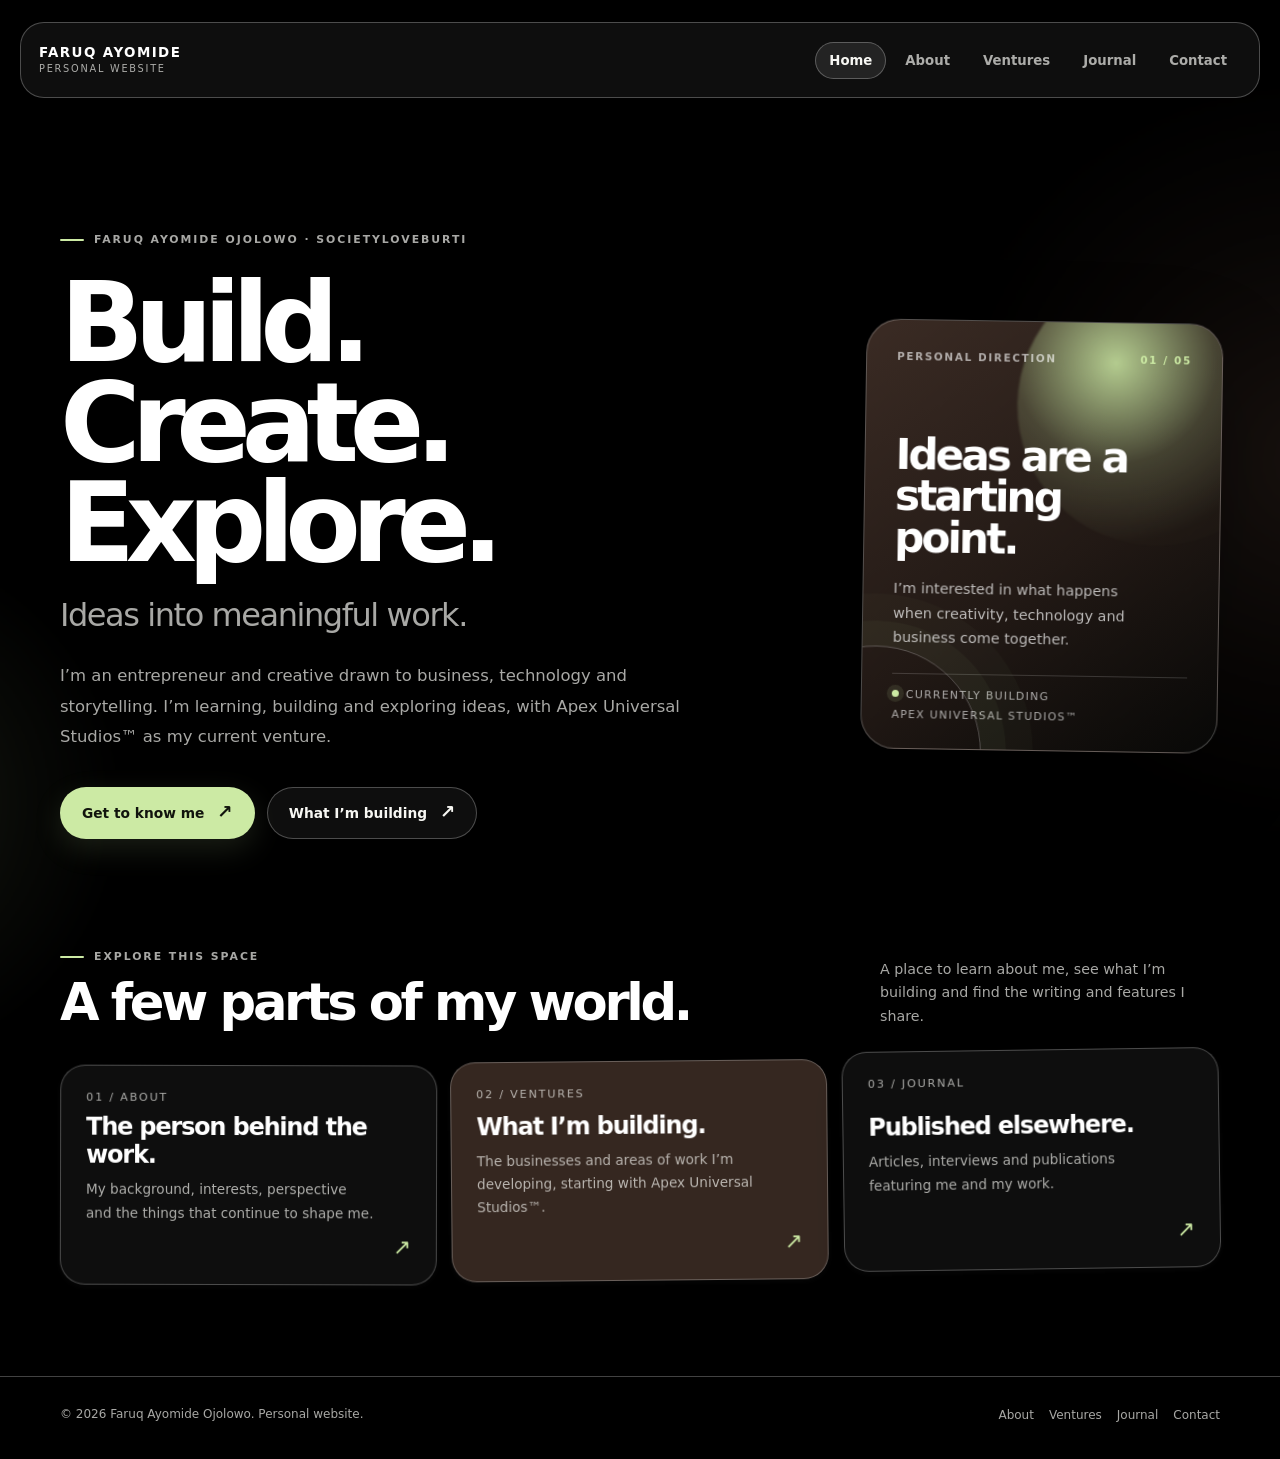
==== index.html @ 15068d4a "Add files via upload" ====
<!DOCTYPE html>
<html lang="en">
<head>
  <meta charset="UTF-8">
  <meta name="viewport" content="width=device-width, initial-scale=1.0">
  <meta name="theme-color" content="#000000">
  <meta name="description" content="The personal website of Faruq Ayomide Ojolowo, entrepreneur, founder and creative.">
  <title>Faruq Ayomide Ojolowo | Build. Create. Explore.</title>
  <style>
    :root {
      --site-primary: #CCEAA4;
      --site-secondary: #413028;
      --site-background: #000000;
      --site-on-primary: #11140D;
      --site-on-secondary: #FFFFFF;
      --site-on-background: #FFFFFF;
      --site-font-body: ui-sans-serif, system-ui, -apple-system, BlinkMacSystemFont, "Segoe UI", sans-serif;
      --site-font-heading: ui-sans-serif, system-ui, -apple-system, BlinkMacSystemFont, "Segoe UI", sans-serif;
      --site-heading-scale: 1;
      --site-spacing-scale: 1;
      --site-radius-scale: 1;
      --site-decoration-opacity: 1;

      --ink: light-dark(#11110F, #F7F7F3);
      --muted: light-dark(rgba(17, 17, 15, 0.64), rgba(247, 247, 243, 0.68));
      --soft: light-dark(rgba(17, 17, 15, 0.42), rgba(247, 247, 243, 0.46));
      --line: rgba(255, 255, 255, 0.26);
      --glass: light-dark(rgba(255, 255, 255, 0.78), rgba(255, 255, 255, 0.055));
      --glass-strong: light-dark(rgba(247, 246, 241, 0.94), rgba(255, 255, 255, 0.085));
      --brown-glass: light-dark(color-mix(in srgb, var(--site-secondary) 9%, #FFFFFF), color-mix(in srgb, var(--site-secondary) 82%, transparent));
      --shadow: light-dark(0 22px 70px rgba(30, 22, 17, 0.08), 0 22px 70px rgba(0, 0, 0, 0.26));
      --page-width: 1160px;
    }

    * {
      box-sizing: border-box;
    }

    html {
      scroll-behavior: smooth;
    }

    body {
      margin: 0;
      font-family: var(--site-font-body);
      background: var(--site-background);
    }

    button,
    a {
      font: inherit;
    }

    a {
      color: inherit;
    }

    #site-root {
      min-height: 100vh;
      width: 100%;
      position: relative;
      isolation: isolate;
      overflow: hidden;
      border-radius: 0;
      color-scheme: light dark;
      background-color: light-dark(#FFFFFF, var(--site-background));
      color: light-dark(#171614, var(--site-on-background));
    }

    #site-root::before,
    #site-root::after {
      content: "";
      position: absolute;
      pointer-events: none;
      z-index: -1;
      opacity: var(--site-decoration-opacity);
      border-radius: 50%;
      filter: blur(2px);
    }

    #site-root::before {
      width: min(68vw, 760px);
      height: min(68vw, 760px);
      top: 5rem;
      right: -26rem;
      background: radial-gradient(circle, color-mix(in srgb, var(--site-secondary) 36%, transparent) 0%, color-mix(in srgb, var(--site-secondary) 12%, transparent) 42%, transparent 72%);
    }

    #site-root::after {
      width: min(46vw, 520px);
      height: min(46vw, 520px);
      top: 34rem;
      left: -25rem;
      background: radial-gradient(circle, rgba(204, 234, 164, 0.12) 0%, rgba(204, 234, 164, 0.035) 46%, transparent 72%);
    }

    .site-content {
      position: relative;
      z-index: 1;
    }

    .skip-link {
      position: absolute;
      top: 0.5rem;
      left: 0.5rem;
      z-index: 30;
      padding: 0.75rem 1rem;
      border-radius: 12px;
      background: var(--site-primary);
      color: var(--site-on-primary);
      transform: translateY(-160%);
    }

    .skip-link:focus {
      transform: translateY(0);
    }

    .shell {
      width: min(calc(100% - 48px), var(--page-width));
      margin-inline: auto;
    }

    .site-header {
      width: min(calc(100% - 32px), 1240px);
      margin: 22px auto 0;
      position: relative;
      z-index: 30;
    }

    .menu-backdrop {
      position: fixed;
      inset: 0;
      z-index: 18;
      background: rgba(0, 0, 0, 0.58);
      -webkit-backdrop-filter: blur(18px) saturate(75%);
      backdrop-filter: blur(18px) saturate(75%);
      opacity: 0;
      visibility: hidden;
      pointer-events: none;
      transition: opacity 420ms ease, visibility 420ms ease;
    }

    body.menu-open {
      overflow: hidden;
    }

    body.menu-open .menu-backdrop {
      opacity: 1;
      visibility: visible;
      pointer-events: auto;
    }

    body.menu-open .site-header .brand-link {
      opacity: 0.12;
      filter: blur(8px);
      pointer-events: none;
      transition: opacity 380ms ease, filter 380ms ease;
    }

    body.menu-open .nav-shell {
      border-color: transparent;
      background: transparent;
      box-shadow: none;
      -webkit-backdrop-filter: none;
      backdrop-filter: none;
    }

    .nav-shell {
      min-height: 76px;
      display: flex;
      align-items: center;
      justify-content: space-between;
      gap: 24px;
      padding: calc(12px * var(--site-spacing-scale)) calc(18px * var(--site-spacing-scale));
      border: 1px solid var(--line);
      border-radius: calc(24px * var(--site-radius-scale));
      background: var(--glass);
      backdrop-filter: blur(24px) saturate(135%);
      -webkit-backdrop-filter: blur(24px) saturate(135%);
      box-shadow: var(--shadow);
    }

    .brand-link {
      text-decoration: none;
      display: grid;
      gap: 4px;
      min-width: max-content;
    }

    .brand-name {
      font-family: var(--site-font-heading);
      font-size: 0.84rem;
      line-height: 1;
      font-weight: 800;
      letter-spacing: 0.105em;
      text-transform: uppercase;
    }

    .brand-subtitle {
      font-size: 0.61rem;
      color: var(--muted);
      letter-spacing: 0.18em;
      text-transform: uppercase;
    }

    .desktop-nav {
      display: flex;
      align-items: center;
      gap: 5px;
    }

    .nav-link {
      text-decoration: none;
      padding: 11px 14px;
      border-radius: 999px;
      color: var(--muted);
      font-size: 0.83rem;
      font-weight: 600;
      transition: background 180ms ease, color 180ms ease, transform 180ms ease;
    }

    .nav-link:hover,
    .nav-link[aria-current="page"] {
      color: var(--ink);
      background: var(--glass-strong);
    }

    .nav-link[aria-current="page"] {
      box-shadow: inset 0 0 0 1px var(--line);
    }

    .mobile-menu-button {
      display: none;
      width: 48px;
      height: 48px;
      flex: none;
      position: relative;
      z-index: 34;
      border: 1px solid rgba(255, 255, 255, 0.48);
      border-radius: 50%;
      color: var(--ink);
      background: var(--glass-strong);
      cursor: pointer;
      transition: transform 420ms cubic-bezier(.2,.75,.25,1), background 420ms ease, border-color 420ms ease;
    }

    .mobile-menu-button:hover {
      transform: rotate(5deg) scale(1.04);
      border-color: #FFFFFF;
    }

    .mobile-menu-button:active {
      transform: scale(0.92);
    }

    .mobile-menu-button {
      overflow: hidden;
      padding: 0;
      background: #FFFFFF;
      border: 1px solid rgba(255, 255, 255, 0.92);
    }

    .menu-avatar {
      display: block;
      width: 100%;
      height: 100%;
      border-radius: 50%;
      object-fit: cover;
      object-position: 46% 38%;
      background: #FFFFFF;
      border-radius: 50%;
      filter: grayscale(100%);
      transition: transform 700ms cubic-bezier(.2,.75,.25,1), filter 700ms ease;
    }

    .mobile-menu-button:hover .menu-avatar {
      transform: scale(1.1);
    }

    body.menu-open .mobile-menu-button {
      border-color: #FFFFFF;
      box-shadow: 0 0 0 4px rgba(255,255,255,0.10);
    }

    .mobile-nav {
      display: none;
      position: fixed;
      z-index: 32;
      top: 50%;
      left: 50%;
      width: min(84vw, 420px);
      padding: 18px;
      border: 1px solid rgba(255, 255, 255, 0.5);
      border-radius: calc(26px * var(--site-radius-scale));
      background: rgba(17, 17, 17, 0.96);
      -webkit-backdrop-filter: blur(30px) saturate(120%);
      backdrop-filter: blur(30px) saturate(120%);
      box-shadow: 0 28px 90px rgba(0, 0, 0, 0.5);
      transform: translate(-50%, -46%) scale(0.96);
      opacity: 0;
      transition: opacity 420ms ease, transform 520ms cubic-bezier(.2,.8,.2,1);
    }

    .mobile-nav.is-open {
      display: grid;
      opacity: 1;
      transform: translate(-50%, -50%) scale(1);
    }

    .mobile-nav .nav-link {
      padding: 16px 18px;
      color: rgba(255, 255, 255, 0.72);
      font-size: clamp(1.15rem, 5vw, 1.45rem);
      border-radius: 16px;
      transition: color 180ms ease, background 180ms ease, transform 180ms ease;
    }

    .mobile-nav .nav-link:hover,
    .mobile-nav .nav-link[aria-current="page"] {
      color: #FFFFFF;
      background: rgba(255, 255, 255, 0.1);
      transform: translateX(4px);
    }

    .mobile-nav .nav-link[aria-current="page"] {
      box-shadow: inset 3px 0 0 var(--site-primary);
    }

    main {
      min-height: 65vh;
    }

    .page {
      display: none;
      animation: page-enter 1250ms cubic-bezier(.2,.75,.25,1) both;
    }

    .page.is-active {
      display: block;
    }

    .reveal {
      opacity: 0;
      transform: translateY(24px) scale(0.985);
      transition: opacity 1450ms ease, transform 1450ms cubic-bezier(.2,.75,.25,1);
      will-change: opacity, transform;
    }

    .reveal.is-visible {
      opacity: 1;
      transform: translateY(0) scale(1);
    }

    .feature-card:active,
    .social-link:active,
    .button:active {
      transform: scale(0.975);
    }

    .feature-card,
    .small-card,
    .venture-feature,
    .venture-aside,
    .text-panel,
    .journal-placeholder,
    .contact-card,
    .hero-panel,
    .stage-note {
      border-color: rgba(255, 255, 255, 0.26);
    }



    /* Buoyant, scroll-responsive card motion across every page */
    .feature-card,
    .small-card,
    .venture-feature,
    .venture-aside,
    .text-panel,
    .journal-placeholder,
    .contact-card,
    .hero-panel,
    .stage-note,
    .social-link {
      --scroll-float: 0px;
      --scroll-tilt: 0deg;
      translate: 0 var(--scroll-float);
      rotate: var(--scroll-tilt);
      transform-origin: 50% 55%;
      will-change: translate, rotate, box-shadow;
      transition: translate 560ms cubic-bezier(.22,.8,.25,1),
                  rotate 700ms cubic-bezier(.22,.8,.25,1),
                  box-shadow 560ms cubic-bezier(.22,.8,.25,1),
                  border-color 560ms ease,
                  background-color 560ms ease;
    }

    .feature-card,
    .small-card,
    .venture-feature,
    .venture-aside,
    .text-panel,
    .journal-placeholder,
    .contact-card,
    .hero-panel,
    .stage-note,
    .social-link {
      box-shadow: 0 16px 42px rgba(0, 0, 0, 0.16),
                  0 2px 8px rgba(255, 255, 255, 0.035);
    }

    .feature-card:hover,
    .small-card:hover,
    .venture-feature:hover,
    .venture-aside:hover,
    .text-panel:hover,
    .journal-placeholder:hover,
    .contact-card:hover,
    .hero-panel:hover,
    .stage-note:hover,
    .social-link:hover {
      box-shadow: 0 28px 72px rgba(0, 0, 0, 0.28),
                  0 5px 18px rgba(255, 255, 255, 0.055);
    }

    @media (prefers-reduced-motion: reduce) {
      .feature-card,
      .small-card,
      .venture-feature,
      .venture-aside,
      .text-panel,
      .journal-placeholder,
      .contact-card,
      .hero-panel,
      .stage-note,
      .social-link {
        translate: none !important;
        rotate: none !important;
        will-change: auto;
      }
    }

    @keyframes page-enter {
      from { opacity: 0; transform: translateY(9px); }
      to { opacity: 1; transform: translateY(0); }
    }

    .eyebrow {
      display: inline-flex;
      align-items: center;
      gap: 10px;
      color: var(--muted);
      font-size: 0.68rem;
      font-weight: 750;
      letter-spacing: 0.18em;
      line-height: 1.4;
      text-transform: uppercase;
    }

    .eyebrow::before {
      content: "";
      display: block;
      width: 24px;
      height: 2px;
      border-radius: 999px;
      background: var(--site-primary);
    }

    .hero {
      padding: clamp(78px, 10vw, 142px) 0 calc(78px * var(--site-spacing-scale));
      display: grid;
      grid-template-columns: minmax(0, 1.4fr) minmax(270px, 0.7fr);
      gap: clamp(36px, 7vw, 92px);
      align-items: center;
    }

    .hero h1 {
      max-width: 850px;
      margin: 25px 0 0;
      font-family: var(--site-font-heading);
      font-size: calc(clamp(3.7rem, 8.6vw, 7.9rem) * var(--site-heading-scale));
      line-height: 0.91;
      letter-spacing: -0.085em;
      font-weight: 850;
    }

    .hero h1 span {
      display: block;
    }

    .hero-subtitle {
      margin: 23px 0 0;
      font-size: clamp(1.25rem, 2.5vw, 2rem);
      font-weight: 540;
      letter-spacing: -0.045em;
      color: var(--muted);
    }

    .hero-copy {
      max-width: 640px;
      margin: 27px 0 0;
      color: var(--muted);
      font-size: 1.03rem;
      line-height: 1.85;
    }

    .hero-actions {
      display: flex;
      flex-wrap: wrap;
      gap: 12px;
      margin-top: 34px;
    }

    .button {
      min-height: 52px;
      display: inline-flex;
      align-items: center;
      justify-content: center;
      gap: 13px;
      padding: 0 21px;
      border: 1px solid transparent;
      border-radius: 999px;
      text-decoration: none;
      font-size: 0.86rem;
      font-weight: 750;
      cursor: pointer;
      transition: transform 320ms cubic-bezier(.2,.75,.25,1), box-shadow 320ms ease, background 320ms ease;
    }

    .button:hover {
      transform: translateY(-2px);
    }

    .button-primary {
      color: var(--site-on-primary);
      background: var(--site-primary);
      box-shadow: 0 10px 30px rgba(204, 234, 164, 0.13);
    }

    .button-primary:hover {
      box-shadow: 0 14px 38px rgba(204, 234, 164, 0.22);
    }

    .button-secondary {
      color: var(--ink);
      background: var(--glass);
      border-color: var(--line);
    }

    .button-arrow {
      font-size: 1.15rem;
      line-height: 1;
    }

    .hero-panel {
      min-height: 430px;
      position: relative;
      overflow: hidden;
      padding: 30px;
      border: 1px solid rgba(255, 255, 255, 0.26);
      border-radius: calc(34px * var(--site-radius-scale));
      background:
        linear-gradient(145deg, color-mix(in srgb, var(--site-secondary) 90%, #000000), color-mix(in srgb, var(--site-secondary) 52%, #000000) 56%, #080807);
      color: var(--site-on-secondary);
      box-shadow: 0 30px 90px rgba(0, 0, 0, 0.22);
      isolation: isolate;
    }

    .hero-panel::before {
      content: "";
      position: absolute;
      width: 280px;
      height: 280px;
      right: -76px;
      top: -58px;
      border-radius: 50%;
      background: radial-gradient(circle at 35% 35%, rgba(204, 234, 164, 0.85), rgba(204, 234, 164, 0.19) 39%, rgba(204, 234, 164, 0.015) 69%);
      filter: blur(1px);
      opacity: var(--site-decoration-opacity);
      z-index: -1;
    }

    .hero-panel::after {
      content: "";
      position: absolute;
      width: 210px;
      height: 210px;
      left: -92px;
      bottom: -110px;
      border: 1px solid rgba(255, 255, 255, 0.26);
      border-radius: 50%;
      box-shadow: 0 0 0 25px rgba(204, 234, 164, 0.035), 0 0 0 52px rgba(204, 234, 164, 0.025);
      opacity: var(--site-decoration-opacity);
    }

    .panel-topline {
      display: flex;
      justify-content: space-between;
      gap: 12px;
      color: rgba(255, 255, 255, 0.62);
      font-size: 0.65rem;
      font-weight: 750;
      letter-spacing: 0.16em;
      text-transform: uppercase;
    }

    .panel-index {
      color: var(--site-primary);
    }

    .panel-content {
      position: relative;
      z-index: 1;
      margin-top: 72px;
    }

    .panel-title {
      max-width: 260px;
      margin: 0;
      font-size: clamp(2rem, 3.3vw, 3.2rem);
      line-height: 0.98;
      letter-spacing: -0.07em;
      font-weight: 800;
    }

    .panel-description {
      max-width: 245px;
      margin: 18px 0 0;
      color: rgba(255, 255, 255, 0.7);
      font-size: 0.9rem;
      line-height: 1.7;
    }

    .panel-bottom {
      position: absolute;
      left: 30px;
      right: 30px;
      bottom: 27px;
      display: flex;
      align-items: flex-start;
      flex-direction: column;
      gap: 7px;
      padding-top: 14px;
      border-top: 1px solid rgba(255, 255, 255, 0.16);
      color: rgba(255, 255, 255, 0.65);
      font-size: 0.68rem;
      letter-spacing: 0.12em;
      text-transform: uppercase;
    }

    .status-dot {
      display: inline-block;
      width: 7px;
      height: 7px;
      margin-right: 7px;
      border-radius: 50%;
      background: var(--site-primary);
      box-shadow: 0 0 0 5px rgba(204, 234, 164, 0.1);
      vertical-align: 1px;
    }

    .home-links {
      padding: calc(26px * var(--site-spacing-scale)) 0 calc(104px * var(--site-spacing-scale));
    }

    .section-heading {
      display: flex;
      align-items: end;
      justify-content: space-between;
      gap: 24px;
      margin-bottom: 24px;
    }

    .section-heading h2 {
      margin: 13px 0 0;
      font-size: calc(clamp(1.9rem, 4vw, 3.25rem) * var(--site-heading-scale));
      line-height: 1;
      letter-spacing: -0.065em;
      font-weight: 800;
    }

    .section-heading p {
      max-width: 340px;
      margin: 0;
      color: var(--muted);
      font-size: 0.89rem;
      line-height: 1.65;
    }

    .feature-grid {
      display: grid;
      grid-template-columns: repeat(3, minmax(0, 1fr));
      gap: 14px;
    }

    .feature-card {
      min-height: 220px;
      display: flex;
      flex-direction: column;
      justify-content: space-between;
      padding: 25px;
      text-decoration: none;
      border: 1px solid var(--line);
      border-radius: calc(25px * var(--site-radius-scale));
      background: var(--glass);
      backdrop-filter: blur(18px);
      -webkit-backdrop-filter: blur(18px);
      transition: transform 360ms cubic-bezier(.2,.75,.25,1), border-color 360ms ease, background 360ms ease;
    }

    .feature-card:hover {
      transform: translateY(-4px);
      border-color: rgba(255, 255, 255, 0.72);
      background: var(--glass-strong);
    }

    .small-card,
    .venture-aside,
    .text-panel,
    .journal-placeholder,
    .contact-card,
    .stage-note {
      transition: transform 620ms cubic-bezier(.2,.75,.25,1),
                  border-color 620ms ease,
                  background-color 620ms ease,
                  box-shadow 620ms ease;
      transform: translateZ(0);
    }

    .small-card:hover,
    .venture-aside:hover,
    .text-panel:hover,
    .journal-placeholder:hover,
    .contact-card:hover,
    .stage-note:hover {
      transform: translateY(-5px);
      border-color: rgba(255,255,255,0.82);
      box-shadow: 0 24px 65px rgba(0,0,0,0.22);
    }

    .feature-card:active,
    .small-card:active,
    .venture-feature:active,
    .venture-aside:active,
    .text-panel:active,
    .journal-placeholder:active,
    .contact-card:active,
    .stage-note:active {
      transform: scale(0.985);
      transition-duration: 180ms;
    }

    @media (hover: none) {
      .small-card:active,
      .venture-aside:active,
      .text-panel:active,
      .journal-placeholder:active,
      .contact-card:active,
      .stage-note:active {
        border-color: rgba(255,255,255,0.9);
        box-shadow: 0 16px 40px rgba(0,0,0,0.24);
      }
    }

    .feature-card:nth-child(2) {
      background: var(--brown-glass);
    }

    .feature-number {
      color: var(--muted);
      font-size: 0.7rem;
      letter-spacing: 0.16em;
    }

    .feature-card h3 {
      margin: 0 0 9px;
      font-size: 1.5rem;
      letter-spacing: -0.05em;
    }

    .feature-card p {
      max-width: 290px;
      margin: 0;
      color: var(--muted);
      font-size: 0.85rem;
      line-height: 1.7;
    }

    .feature-arrow {
      align-self: flex-end;
      color: var(--site-primary);
      font-size: 1.35rem;
    }

    .page-hero {
      padding: clamp(76px, 10vw, 126px) 0 54px;
    }

    .page-hero h1 {
      max-width: 900px;
      margin: 22px 0 0;
      font-family: var(--site-font-heading);
      font-size: calc(clamp(3rem, 7vw, 6.3rem) * var(--site-heading-scale));
      line-height: 0.94;
      letter-spacing: -0.08em;
      font-weight: 850;
    }

    .about-hero-layout {
      display: grid;
      grid-template-columns: minmax(0, 1.15fr) minmax(260px, 0.75fr);
      gap: clamp(28px, 5vw, 64px);
      align-items: center;
    }

    .about-hero-layout .page-hero {
      padding-right: 0;
    }

    .about-portrait {
      margin: 0;
      position: relative;
      overflow: hidden;
      min-height: 390px;
      aspect-ratio: 4 / 5;
      border: 1px solid rgba(255, 255, 255, 0.72);
      border-radius: 30px;
      background: #171717;
      box-shadow: 0 28px 80px rgba(0, 0, 0, 0.28);
    }

    .about-portrait::after {
      content: "";
      position: absolute;
      inset: 0;
      pointer-events: none;
      background: linear-gradient(180deg, transparent 65%, rgba(0, 0, 0, 0.22));
    }

    .about-portrait img {
      display: block;
      width: 100%;
      height: 100%;
      min-height: 390px;
      position: absolute;
      inset: 0;
      object-fit: cover;
      object-position: 48% 42%;
      filter: grayscale(100%);
      transform: scale(1.015);
    }

    .page-intro {
      max-width: 720px;
      margin: 22px 0 0;
      color: var(--muted);
      font-size: clamp(1rem, 1.45vw, 1.18rem);
      line-height: 1.8;
    }

    .content-section {
      padding: 0 0 calc(104px * var(--site-spacing-scale));
    }

    .text-panel {
      padding: clamp(25px, 4vw, 48px);
      border: 1px solid var(--line);
      border-radius: calc(30px * var(--site-radius-scale));
      background: var(--glass);
      backdrop-filter: blur(20px);
      -webkit-backdrop-filter: blur(20px);
      box-shadow: var(--shadow);
    }

    .text-panel p {
      max-width: 880px;
      margin: 0 0 20px;
      color: var(--muted);
      font-size: 1rem;
      line-height: 1.9;
    }

    .text-panel p:last-child {
      margin-bottom: 0;
    }

    .content-label {
      display: block;
      margin-bottom: 13px;
      color: var(--muted);
      font-size: 0.68rem;
      font-weight: 750;
      letter-spacing: 0.17em;
      text-transform: uppercase;
    }

    .subheading {
      margin: 0 0 20px;
      font-size: calc(clamp(1.85rem, 3.5vw, 2.75rem) * var(--site-heading-scale));
      line-height: 1.04;
      letter-spacing: -0.065em;
    }

    .values-grid,
    .division-grid {
      display: grid;
      grid-template-columns: repeat(3, minmax(0, 1fr));
      gap: 14px;
      margin-top: 16px;
    }

    .small-card {
      padding: 24px;
      border: 1px solid var(--line);
      border-radius: calc(22px * var(--site-radius-scale));
      background: var(--glass);
    }

    .small-card:nth-child(2n) {
      background: var(--brown-glass);
    }

    .small-card h3 {
      margin: 0 0 10px;
      font-size: 1.12rem;
      letter-spacing: -0.04em;
    }

    .small-card p {
      margin: 0;
      color: var(--muted);
      font-size: 0.87rem;
      line-height: 1.75;
    }

    .venture-lead {
      display: grid;
      grid-template-columns: minmax(0, 1.2fr) minmax(240px, 0.8fr);
      gap: 22px;
      align-items: stretch;
    }

    .venture-feature {
      min-height: 280px;
      padding: clamp(27px, 4vw, 44px);
      border-radius: calc(30px * var(--site-radius-scale));
      color: var(--site-on-secondary);
      background: linear-gradient(145deg, color-mix(in srgb, var(--site-secondary) 96%, #000000), color-mix(in srgb, var(--site-secondary) 60%, #000000));
      border: 1px solid rgba(255, 255, 255, 0.26);
      display: flex;
      flex-direction: column;
      justify-content: space-between;
    }

    .venture-feature {
      text-decoration: none;
      cursor: pointer;
      transition: transform 420ms cubic-bezier(.2,.75,.25,1), border-color 420ms ease, box-shadow 420ms ease;
    }

    .venture-feature:hover {
      transform: translateY(-5px);
      border-color: rgba(255, 255, 255, 0.88);
      box-shadow: 0 34px 100px rgba(0, 0, 0, 0.3);
    }

    .venture-feature:active {
      transform: scale(0.985);
    }

    .venture-feature h2 {
      max-width: 560px;
      margin: 20px 0 14px;
      font-size: calc(clamp(2rem, 4.2vw, 3.6rem) * var(--site-heading-scale));
      line-height: 0.98;
      letter-spacing: -0.07em;
    }

    .venture-feature p {
      max-width: 650px;
      margin: 0;
      color: rgba(255, 255, 255, 0.72);
      font-size: 0.94rem;
      line-height: 1.8;
    }

    .eyebrow-inverse {
      color: rgba(255, 255, 255, 0.68);
    }

    .spaced-panel {
      margin-top: calc(18px * var(--site-spacing-scale));
    }

    .venture-aside {
      padding: 28px;
      border: 1px solid var(--line);
      border-radius: calc(30px * var(--site-radius-scale));
      background: var(--glass);
      display: flex;
      flex-direction: column;
      justify-content: space-between;
      gap: 28px;
    }

    .venture-aside strong {
      display: block;
      margin-bottom: 10px;
      font-size: 1.1rem;
    }

    .venture-aside p {
      margin: 0;
      color: var(--muted);
      font-size: 0.88rem;
      line-height: 1.75;
    }

    .stage-note {
      padding: 15px 17px;
      border: 1px solid rgba(255, 255, 255, 0.26);
      border-radius: 16px;
      background: rgba(204, 234, 164, 0.08);
      color: var(--ink);
      font-size: 0.82rem;
      line-height: 1.65;
    }

    .division-heading {
      margin: 54px 0 20px;
    }

    .division-grid {
      grid-template-columns: repeat(2, minmax(0, 1fr));
    }

    .division-card {
      min-height: 150px;
    }

    .division-card .division-code {
      display: block;
      margin-bottom: 20px;
      color: var(--muted);
      font-size: 0.65rem;
      font-weight: 750;
      letter-spacing: 0.16em;
    }

    .journal-placeholder {
      max-width: 760px;
      padding: clamp(30px, 5vw, 60px);
      border: 1px solid var(--line);
      border-radius: calc(30px * var(--site-radius-scale));
      background: var(--glass);
      box-shadow: var(--shadow);
    }

    .journal-mark {
      display: flex;
      align-items: center;
      justify-content: center;
      width: 64px;
      height: 64px;
      margin-bottom: 28px;
      border-radius: 21px;
      background: var(--site-primary);
      color: var(--site-on-primary);
      font-size: 1.7rem;
      font-weight: 800;
    }

    .journal-placeholder h2 {
      margin: 0 0 14px;
      font-size: calc(clamp(1.8rem, 3.2vw, 2.6rem) * var(--site-heading-scale));
      letter-spacing: -0.06em;
    }

    .journal-placeholder p {
      max-width: 600px;
      margin: 0;
      color: var(--muted);
      line-height: 1.85;
    }

    .contact-layout {
      display: grid;
      grid-template-columns: minmax(0, 0.85fr) minmax(0, 1.15fr);
      gap: 18px;
      align-items: start;
    }

    .contact-card {
      padding: 27px;
      border: 1px solid var(--line);
      border-radius: calc(26px * var(--site-radius-scale));
      background: var(--glass);
    }

    .contact-card h2 {
      margin: 0 0 8px;
      font-size: 1.35rem;
      letter-spacing: -0.05em;
    }

    .contact-card > p {
      margin: 0 0 22px;
      color: var(--muted);
      font-size: 0.86rem;
      line-height: 1.7;
    }

    .email-link {
      display: flex;
      align-items: center;
      justify-content: space-between;
      gap: 12px;
      padding: 16px 0;
      border-top: 1px solid var(--line);
      text-decoration: none;
      font-size: 0.89rem;
      font-weight: 650;
      overflow-wrap: anywhere;
    }

    .email-link span:last-child {
      color: var(--site-primary);
      font-size: 1.15rem;
    }

    .social-grid {
      display: grid;
      grid-template-columns: repeat(2, minmax(0, 1fr));
      gap: 9px;
    }

    .social-link {
      min-height: 76px;
      display: flex;
      align-items: center;
      justify-content: space-between;
      gap: 10px;
      padding: 14px 15px;
      border: 1px solid var(--line);
      border-radius: 17px;
      background: var(--glass);
      text-decoration: none;
      transition: border-color 340ms ease, transform 340ms cubic-bezier(.2,.75,.25,1), background 340ms ease;
    }

    .social-link:hover {
      transform: translateY(-2px);
      border-color: rgba(255, 255, 255, 0.72);
      background: var(--glass-strong);
    }

    .social-name {
      display: block;
      margin-bottom: 4px;
      font-size: 0.87rem;
      font-weight: 750;
    }

    .social-handle {
      display: block;
      color: var(--muted);
      font-size: 0.73rem;
      overflow-wrap: anywhere;
    }

    .social-arrow {
      flex: none;
      color: var(--site-primary);
      font-size: 1.05rem;
    }

    .site-footer {
      padding: 28px 0 34px;
      border-top: 1px solid var(--line);
    }

    .footer-inner {
      display: flex;
      justify-content: space-between;
      align-items: center;
      gap: 20px;
    }

    .footer-copy {
      color: var(--muted);
      font-size: 0.75rem;
      line-height: 1.6;
    }

    .footer-links {
      display: flex;
      flex-wrap: wrap;
      gap: 15px;
    }

    .footer-links a {
      color: var(--muted);
      font-size: 0.75rem;
      text-decoration: none;
    }

    .footer-links a:hover {
      color: var(--ink);
    }

    a:focus-visible,
    button:focus-visible {
      outline: 3px solid var(--site-primary);
      outline-offset: 4px;
    }

    @media (max-width: 900px) {
      .hero {
        grid-template-columns: minmax(0, 1fr);
        gap: 36px;
        padding-top: 78px;
      }

      .hero-panel {
        min-height: 330px;
      }

      .panel-content {
        margin-top: 42px;
      }

      .feature-grid {
        grid-template-columns: repeat(2, minmax(0, 1fr));
      }

      .feature-card:last-child {
        grid-column: 1 / -1;
      }

      .values-grid {
        grid-template-columns: repeat(2, minmax(0, 1fr));
      }

      .contact-layout {
        grid-template-columns: 1fr;
      }
    }

    @media (max-width: 680px) {
      .shell {
        width: min(calc(100% - 34px), var(--page-width));
      }

      .site-header {
        width: calc(100% - 24px);
        margin-top: 12px;
      }

      .nav-shell {
        min-height: 66px;
        padding: 10px 13px;
        border-radius: 20px;
      }

      .desktop-nav {
        display: none;
      }

      .mobile-menu-button {
        display: inline-grid;
        place-items: center;
      }

      .hero {
        padding: 73px 0 70px;
      }

      .hero h1 {
        font-size: calc(clamp(3.6rem, 16vw, 6rem) * var(--site-heading-scale));
      }

      .hero-copy {
        font-size: 0.95rem;
      }

      .hero-panel {
        min-height: 365px;
        padding: 23px;
        border-radius: 26px;
      }

      .panel-bottom {
        left: 23px;
        right: 23px;
        bottom: 22px;
      }

      .section-heading {
        display: block;
      }

      .section-heading p {
        margin-top: 14px;
      }

      .feature-grid,
      .values-grid,
      .division-grid,
      .social-grid {
        grid-template-columns: 1fr;
      }

      .feature-card,
      .feature-card:last-child {
        grid-column: auto;
        min-height: 190px;
      }

      .about-hero-layout {
        grid-template-columns: 1fr;
        gap: 8px;
      }

      .about-hero-layout .page-hero {
        padding: 72px 0 26px;
      }

      .about-portrait {
        width: 100%;
        min-height: 0;
        aspect-ratio: 5 / 4;
        border-radius: 24px;
      }

      .about-portrait img {
        min-height: 0;
        object-position: 50% 37%;
      }

      .page-hero {
        padding: 72px 0 38px;
      }

      .page-hero h1 {
        font-size: calc(clamp(3rem, 14vw, 4.8rem) * var(--site-heading-scale));
      }

      .venture-lead {
        grid-template-columns: 1fr;
      }

      .venture-feature {
        min-height: 300px;
      }

      .contact-card {
        padding: 22px;
      }

      .footer-inner {
        align-items: flex-start;
        flex-direction: column;
      }
    }

    @media (prefers-reduced-motion: reduce) {
      *, *::before, *::after {
        scroll-behavior: auto !important;
        animation-duration: 0.01ms !important;
        animation-iteration-count: 1 !important;
        transition-duration: 0.01ms !important;
      }
    }

    /* Global appearance themes. Dark remains the default visual identity. */
    #site-root { color-scheme: dark; }
    #site-root[data-theme="light"] {
      color-scheme: light;
      --site-background: #F4F3EF;
      --ink: #171614;
      --muted: rgba(23, 22, 20, 0.66);
      --soft: rgba(23, 22, 20, 0.48);
      --line: rgba(25, 25, 25, 0.20);
      --glass: rgba(255, 255, 255, 0.78);
      --glass-strong: rgba(255, 255, 255, 0.96);
      --brown-glass: rgba(65, 48, 40, 0.075);
      --shadow: 0 22px 70px rgba(30, 22, 17, 0.09);
      background-color: #F4F3EF;
      color: #171614;
    }
    #site-root[data-theme="light"] body { background: #F4F3EF; }
    #site-root[data-theme="light"] .nav-shell {
      background: rgba(255,255,255,0.78);
      border-color: rgba(25,25,25,0.18);
    }
    #site-root[data-theme="light"] .mobile-nav {
      background: rgba(250,249,246,0.97);
      border-color: rgba(25,25,25,0.22);
      box-shadow: 0 28px 90px rgba(30,22,17,0.18);
    }
    #site-root[data-theme="light"] .mobile-nav .nav-link { color: rgba(23,22,20,0.72); }
    #site-root[data-theme="light"] .mobile-nav .nav-link:hover,
    #site-root[data-theme="light"] .mobile-nav .nav-link[aria-current="page"] {
      color: #171614;
      background: rgba(23,22,20,0.075);
    }
    #site-root[data-theme="light"] .menu-backdrop { background: rgba(245,243,238,0.58); }
    #site-root[data-theme="light"] .hero-panel {
      color: #171614;
      background: linear-gradient(145deg, #E7E3DC, #F7F5F0 58%, #EDEAE3);
      border-color: rgba(25,25,25,0.2);
      box-shadow: 0 30px 90px rgba(30,22,17,0.12);
    }
    #site-root[data-theme="light"] .panel-topline,
    #site-root[data-theme="light"] .panel-description,
    #site-root[data-theme="light"] .panel-bottom { color: rgba(23,22,20,0.64); }
    #site-root[data-theme="light"] .panel-bottom { border-top-color: rgba(23,22,20,0.18); }
    #site-root[data-theme="light"] .venture-feature {
      color: #171614;
      background: linear-gradient(145deg, #E8E3DC, #F6F3ED);
      border-color: rgba(25,25,25,0.22);
    }
    #site-root[data-theme="light"] .venture-feature p,
    #site-root[data-theme="light"] .eyebrow-inverse { color: rgba(23,22,20,0.68); }
    #site-root[data-theme="light"] .about-portrait { background: #E7E3DC; border-color: rgba(25,25,25,0.28); }
    #site-root[data-theme="light"] .feature-card,
    #site-root[data-theme="light"] .small-card,
    #site-root[data-theme="light"] .venture-aside,
    #site-root[data-theme="light"] .text-panel,
    #site-root[data-theme="light"] .journal-placeholder,
    #site-root[data-theme="light"] .contact-card,
    #site-root[data-theme="light"] .stage-note,
    #site-root[data-theme="light"] .social-link {
      border-color: rgba(25,25,25,0.20);
      color: #171614;
    }
    #site-root[data-theme="light"] .stage-note { background: rgba(204,234,164,0.22); }
    #site-root[data-theme="light"] .feature-card:hover,
    #site-root[data-theme="light"] .small-card:hover,
    #site-root[data-theme="light"] .venture-aside:hover,
    #site-root[data-theme="light"] .text-panel:hover,
    #site-root[data-theme="light"] .journal-placeholder:hover,
    #site-root[data-theme="light"] .contact-card:hover,
    #site-root[data-theme="light"] .social-link:hover { border-color: rgba(25,25,25,0.48); }
    #site-root[data-theme="light"] .email-link { border-top-color: var(--line); }
    #site-root[data-theme="light"] .site-footer { border-top-color: var(--line); }
    .theme-control-row {
      display: flex;
      align-items: center;
      justify-content: space-between;
      gap: 16px;
      padding: 5px 8px 13px;
      margin: 0 4px 6px;
      border-bottom: 1px solid rgba(255,255,255,0.18);
    }
    .theme-control-label {
      color: var(--muted);
      font-size: 0.76rem;
      font-weight: 700;
      letter-spacing: 0.1em;
      text-transform: uppercase;
    }
    .theme-toggle {
      width: 44px;
      height: 44px;
      display: inline-grid;
      place-items: center;
      flex: none;
      border: 1px solid var(--line);
      border-radius: 50%;
      color: var(--ink);
      background: var(--glass-strong);
      font-size: 1.45rem;
      cursor: pointer;
      transition: transform 560ms cubic-bezier(.2,.75,.25,1), background 560ms ease, color 560ms ease, border-color 560ms ease;
    }
    .theme-toggle:hover { transform: rotate(18deg) scale(1.08); }
    .theme-toggle:active { transform: scale(0.9); }
    .theme-icon { display: block; line-height: 1; transition: transform 560ms cubic-bezier(.2,.75,.25,1); }
    #site-root[data-theme="light"] .theme-control-row { border-bottom-color: rgba(25,25,25,0.16); }
    #site-root[data-theme="light"] .theme-toggle { color: #171614; border-color: rgba(25,25,25,0.22); background: #FFFFFF; }
    @media (prefers-reduced-motion: reduce) {
      .theme-toggle, .theme-icon { transition: none !important; }
    }


    /* ------------------------------------------------------------------
       Long-press focus mode (iPhone message-preview style)
       The blur lives on a dedicated overlay (.focus-backdrop). The selected
       card is cloned into a separate floating layer (.focus-stage) that sits
       ABOVE the overlay at the root level, outside every page stacking
       context, so it can never be blurred. No filter is applied to any
       container that holds the card.
       ------------------------------------------------------------------ */
    .focus-backdrop {
      position: fixed;
      inset: 0;
      z-index: 40;
      opacity: 0;
      visibility: hidden;
      pointer-events: none;
      background: rgba(0, 0, 0, 0.42);
      -webkit-backdrop-filter: blur(16px) saturate(85%);
      backdrop-filter: blur(16px) saturate(85%);
      transition: opacity 340ms ease, visibility 0s linear 340ms;
    }
    #site-root[data-theme="light"] .focus-backdrop {
      background: rgba(28, 25, 20, 0.20);
    }
    body.focus-active .focus-backdrop {
      opacity: 1;
      visibility: visible;
      transition-delay: 0s;
    }

    .focus-stage {
      display: none;
      position: fixed;
      inset: 0;
      z-index: 41;
      overflow: hidden;
      touch-action: none;
      overscroll-behavior: contain;
      -webkit-tap-highlight-color: transparent;
      -webkit-touch-callout: none;
      cursor: pointer;
    }
    body.focus-open .focus-stage { display: block; }
    .focus-stage.is-scrollable {
      overflow-y: auto;
      touch-action: pan-y;
      -webkit-overflow-scrolling: touch;
    }

    .focus-stage .focus-clone {
      position: absolute;
      margin: 0;
      translate: none;
      transform-origin: 50% 50%;
      will-change: transform, rotate;
      cursor: pointer;
      -webkit-user-select: none;
      user-select: none;
      -webkit-touch-callout: none;
      transition: transform 400ms cubic-bezier(.18, .82, .22, 1),
                  rotate 400ms cubic-bezier(.18, .82, .22, 1),
                  box-shadow 400ms ease !important;
    }
    .focus-stage .focus-clone.is-lifted {
      box-shadow: 0 34px 90px rgba(0, 0, 0, 0.50), 0 8px 24px rgba(0, 0, 0, 0.28) !important;
    }
    #site-root[data-theme="light"] .focus-stage .focus-clone.is-lifted {
      box-shadow: 0 30px 80px rgba(30, 24, 18, 0.28), 0 8px 22px rgba(30, 24, 18, 0.14) !important;
    }

    /* Stop the browser's own long-press behaviours (link callout, text selection) on pressable cards. */
    .feature-card, .small-card, .venture-feature, .venture-aside, .text-panel,
    .journal-placeholder, .contact-card, .hero-panel, .stage-note, .social-link,
    .nav-shell, .email-link {
      -webkit-touch-callout: none;
    }
    @media (hover: none) and (pointer: coarse) {
      .feature-card, .small-card, .venture-feature, .venture-aside, .text-panel,
      .journal-placeholder, .contact-card, .hero-panel, .stage-note, .social-link,
      .nav-shell {
        -webkit-user-select: none;
        user-select: none;
      }
    }
    @media (prefers-reduced-motion: reduce) {
      .focus-backdrop { transition: none !important; }
    }
  </style>
</head>
<body>
  <div id="site-root">
    <a class="skip-link" href="#main-content">Skip to content</a>
    <div class="site-content">
      <div class="menu-backdrop" id="menu-backdrop" aria-hidden="true"></div>
      <header class="site-header">
        <div class="nav-shell">
          <a class="brand-link" href="#home" aria-label="Faruq Ayomide Ojolowo home">
            <span class="brand-name">Faruq Ayomide</span>
            <span class="brand-subtitle">Personal website</span>
          </a>
          <nav class="desktop-nav" aria-label="Main navigation">
            <a class="nav-link" href="#home">Home</a>
            <a class="nav-link" href="#about">About</a>
            <a class="nav-link" href="#ventures">Ventures</a>
            <a class="nav-link" href="#journal">Journal</a>
            <a class="nav-link" href="#contact">Contact</a>
          </nav>
          <button class="mobile-menu-button" type="button" aria-label="Open navigation" aria-expanded="false" aria-controls="mobile-nav">
            <img class="menu-avatar" src="[data-uri]" alt="" aria-hidden="true">
          </button>
          <nav class="mobile-nav" id="mobile-nav" aria-label="Mobile navigation">
            <div class="theme-control-row">
              <span class="theme-control-label">Appearance</span>
              <button class="theme-toggle" id="theme-toggle" type="button" aria-label="Switch to light mode" title="Switch to light mode">
                <span class="theme-icon" aria-hidden="true">☀</span>
              </button>
            </div>
            <a class="nav-link" href="#home">Home</a>
            <a class="nav-link" href="#about">About</a>
            <a class="nav-link" href="#ventures">Ventures</a>
            <a class="nav-link" href="#journal">Journal</a>
            <a class="nav-link" href="#contact">Contact</a>
          </nav>
        </div>
      </header>

      <main id="main-content" tabindex="-1">
        <section class="page is-active" id="page-home" data-page="home" aria-labelledby="home-title">
          <div class="shell">
            <div class="hero">
              <div>
                <span class="eyebrow">Faruq Ayomide Ojolowo · Societyloveburti</span>
                <h1 id="home-title"><span>Build.</span><span>Create.</span><span>Explore.</span></h1>
                <p class="hero-subtitle">Ideas into meaningful work.</p>
                <p class="hero-copy">I’m an entrepreneur and creative drawn to business, technology and storytelling. I’m learning, building and exploring ideas, with Apex Universal Studios™ as my current venture.</p>
                <div class="hero-actions">
                  <a class="button button-primary" href="#about">Get to know me <span class="button-arrow" aria-hidden="true">↗</span></a>
                  <a class="button button-secondary" href="#ventures">What I’m building <span class="button-arrow" aria-hidden="true">↗</span></a>
                </div>
              </div>
              <aside class="hero-panel" aria-label="A little about my current direction">
                <div class="panel-topline"><span>Personal direction</span><span class="panel-index">01 / 05</span></div>
                <div class="panel-content">
                  <h2 class="panel-title">Ideas are a starting point.</h2>
                  <p class="panel-description">I’m interested in what happens when creativity, technology and business come together.</p>
                </div>
                <div class="panel-bottom"><span><span class="status-dot"></span>Currently building</span><span>Apex Universal Studios™</span></div>
              </aside>
            </div>

            <section class="home-links" aria-labelledby="home-links-title">
              <div class="section-heading">
                <div>
                  <span class="eyebrow">Explore this space</span>
                  <h2 id="home-links-title">A few parts of my world.</h2>
                </div>
                <p>A place to learn about me, see what I’m building and find the writing and features I share.</p>
              </div>
              <div class="feature-grid">
                <a class="feature-card" href="#about">
                  <span class="feature-number">01 / ABOUT</span>
                  <div><h3>The person behind the work.</h3><p>My background, interests, perspective and the things that continue to shape me.</p></div>
                  <span class="feature-arrow" aria-hidden="true">↗</span>
                </a>
                <a class="feature-card" href="#ventures">
                  <span class="feature-number">02 / VENTURES</span>
                  <div><h3>What I’m building.</h3><p>The businesses and areas of work I’m developing, starting with Apex Universal Studios™.</p></div>
                  <span class="feature-arrow" aria-hidden="true">↗</span>
                </a>
                <a class="feature-card" href="#journal">
                  <span class="feature-number">03 / JOURNAL</span>
                  <div><h3>Published elsewhere.</h3><p>Articles, interviews and publications featuring me and my work.</p></div>
                  <span class="feature-arrow" aria-hidden="true">↗</span>
                </a>
              </div>
            </section>
          </div>
        </section>

        <section class="page" id="page-about" data-page="about" aria-labelledby="about-title">
          <div class="shell">
            <div class="about-hero-layout">
              <header class="page-hero">
                <span class="eyebrow">A little about me</span>
                <h1 id="about-title">The person behind the work.</h1>
                <p class="page-intro">I’m Faruq Ayomide Ojolowo, also known as Societyloveburti. I’m an entrepreneur, founder and creative with interests that stretch across business, technology and creative industries.</p>
              </header>
              <figure class="about-portrait reveal">
                <img src="[data-uri]" alt="Black and white side profile portrait" loading="eager">
              </figure>
            </div>
            <section class="content-section">
              <div class="text-panel">
                <span class="content-label">My journey</span>
                <p>My interests started with art and animation, then grew into film, storytelling and design. Over time, technology and entrepreneurship became part of that picture too. Those interests continue to influence what I explore, what I learn and the things I choose to build.</p>
                <p>Today, I’m building Apex Universal Studios™, my first company, while continuing to develop my understanding of business, creative work and technology. My identity is bigger than one company or one professional title, and I want this space to reflect that.</p>
                <p>I enjoy looking at ideas from different angles. I value originality, independent thinking, ownership, curiosity and the discipline to keep improving. I’m not interested in pretending to have everything figured out. I would rather keep learning, make thoughtful decisions and do the work.</p>
                <p>Outside business and technology, I’m drawn to music, films, comics, graphic novels, games, architecture, cars, travel and basketball. Different interests often give me new ways to think about creativity, people and the world around me.</p>
                <p>Looking ahead, I want to build meaningful work and ventures over the long term, keep expanding what I can do and turn worthwhile ideas into something real.</p>
              </div>
              <div class="values-grid" aria-label="Interests and principles">
                <article class="small-card"><h3>Business and building</h3><p>Entrepreneurship, developing companies, ownership and creating things with lasting value.</p></article>
                <article class="small-card"><h3>Creative worlds</h3><p>Art, animation, film, music, design, storytelling and original intellectual property.</p></article>
                <article class="small-card"><h3>Technology and ideas</h3><p>Software, AI, innovation and the possibilities that emerge when different disciplines meet.</p></article>
              </div>
            </section>
          </div>
        </section>

        <section class="page" id="page-ventures" data-page="ventures" aria-labelledby="ventures-title">
          <div class="shell">
            <header class="page-hero">
              <span class="eyebrow">Entrepreneurship and ongoing work</span>
              <h1 id="ventures-title">What I’m building.</h1>
              <p class="page-intro">My entrepreneurial interests extend across creativity, technology and business. Apex Universal Studios™ is my first company and my current venture.</p>
            </header>
            <section class="content-section">
              <div class="venture-lead">
                <a class="venture-feature" href="https://apexuniversalstudios0-jpg.github.io/Apex-Universal-Studios/index.html" target="_blank" rel="noopener noreferrer" aria-label="Visit the Apex Universal Studios website">
                  <div>
                    <span class="content-label">Current venture</span>
                    <h2>Apex Universal Studios™</h2>
                    <p>A diversified entertainment, media and technology company I founded. Its focus is on developing original intellectual property, creative work, stories, characters, fictional worlds, digital products and experiences.</p>
                  </div>
                  <span class="eyebrow eyebrow-inverse">First company · Current focus <span aria-hidden="true">↗</span></span>
                </a>
                <aside class="venture-aside">
                  <div>
                    <strong>One company, distinct areas of work.</strong>
                    <p>Apex is being developed through specialised divisions, each with its own creative or technological focus.</p>
                  </div>
                  <div class="stage-note">The divisions are at different stages of development. They are not all operating at full scale yet.</div>
                </aside>
              </div>

              <div class="division-heading">
                <span class="eyebrow">Areas of development</span>
                <h2 class="subheading">Different disciplines. One wider vision.</h2>
              </div>
              <div class="division-grid">
                <article class="small-card division-card"><span class="division-code">01 / ANIMATION</span><h3>Apex Animation Studio™</h3><p>Animation, films, series, short-form content and character-driven stories.</p></article>
                <article class="small-card division-card"><span class="division-code">02 / PICTURES</span><h3>Apex Pictures™</h3><p>Comics, graphic novels, illustrated storytelling and publishing.</p></article>
                <article class="small-card division-card"><span class="division-code">03 / MUSIC</span><h3>Apex Music™</h3><p>Music creation, recordings, albums, singles and soundtracks.</p></article>
                <article class="small-card division-card"><span class="division-code">04 / LABELS</span><h3>Apex Labels™</h3><p>Artist development, music releases and label activities.</p></article>
                <article class="small-card division-card"><span class="division-code">05 / GAMES</span><h3>Apex Games™</h3><p>Video games, game development and interactive entertainment.</p></article>
                <article class="small-card division-card"><span class="division-code">06 / SOFTWARE</span><h3>Apex Software™</h3><p>Software development, digital products, creative technology and technology-based solutions.</p></article>
              </div>

              <div class="text-panel spaced-panel">
                <span class="content-label">Beyond one venture</span>
                <p>Apex is my current focus, not the limit of my entrepreneurial interests. I expect to explore other businesses and industries as worthwhile ideas develop. My aim is to keep learning, build with intention and create businesses, intellectual property and capabilities that can grow over time.</p>
              </div>
            </section>
          </div>
        </section>

        <section class="page" id="page-journal" data-page="journal" aria-labelledby="journal-title">
          <div class="shell">
            <header class="page-hero">
              <span class="eyebrow">Articles, interviews and features</span>
              <h1 id="journal-title">Journal.</h1>
              <p class="page-intro">A collection of published pieces featuring me, my work and the things I’m building.</p>
            </header>
            <section class="content-section">
              <div class="journal-placeholder">
                <div class="journal-mark" aria-hidden="true">↗</div>
                <span class="content-label">Published elsewhere</span>
                <h2>Stories and features will live here.</h2>
                <p>This is where I’ll share links to articles, interviews and publications about me across different platforms as they are published.</p>
              </div>
            </section>
          </div>
        </section>

        <section class="page" id="page-contact" data-page="contact" aria-labelledby="contact-title">
          <div class="shell">
            <header class="page-hero">
              <span class="eyebrow">Get in touch</span>
              <h1 id="contact-title">Let’s connect.</h1>
              <p class="page-intro">For enquiries, collaborations, business opportunities or anything related to my work, feel free to reach out. I’m open to interesting ideas, thoughtful conversations and connecting with people.</p>
            </header>
            <section class="content-section">
              <div class="contact-layout">
                <section class="contact-card" aria-labelledby="email-heading">
                  <span class="content-label">Email</span>
                  <h2 id="email-heading">Reach me directly.</h2>
                  <p>For messages and enquiries, email is the best place to start.</p>
                  <a class="email-link" href="mailto:ayomideojolowo15@gmail.com"><span>ayomideojolowo15@gmail.com</span><span aria-hidden="true">↗</span></a>
                  <a class="email-link" href="mailto:ayomidekulture15@icloud.com"><span>ayomidekulture15@icloud.com</span><span aria-hidden="true">↗</span></a>
                </section>
                <section class="contact-card" aria-labelledby="social-heading">
                  <span class="content-label">Social platforms</span>
                  <h2 id="social-heading">Find me online.</h2>
                  <p>Different platforms, different conversations. Connect with me wherever you prefer.</p>
                  <div class="social-grid">
                    <a class="social-link" href="https://x.com/societylovburti" target="_blank" rel="noopener noreferrer"><span><span class="social-name">X</span><span class="social-handle">@societylovburti</span></span><span class="social-arrow" aria-hidden="true">↗</span></a>
                    <a class="social-link" href="https://www.instagram.com/societyloveburti" target="_blank" rel="noopener noreferrer"><span><span class="social-name">Instagram</span><span class="social-handle">@societyloveburti</span></span><span class="social-arrow" aria-hidden="true">↗</span></a>
                    <a class="social-link" href="https://www.threads.com/@societyloveburti" target="_blank" rel="noopener noreferrer"><span><span class="social-name">Threads</span><span class="social-handle">@societyloveburti</span></span><span class="social-arrow" aria-hidden="true">↗</span></a>
                    <a class="social-link" href="https://www.facebook.com/share/1C5KWFmyR6/" target="_blank" rel="noopener noreferrer"><span><span class="social-name">Facebook</span><span class="social-handle">Faruq Ayomide Ojolowo</span></span><span class="social-arrow" aria-hidden="true">↗</span></a>
                    <a class="social-link" href="https://www.tiktok.com/@societyloveburti" target="_blank" rel="noopener noreferrer"><span><span class="social-name">TikTok</span><span class="social-handle">@societyloveburti</span></span><span class="social-arrow" aria-hidden="true">↗</span></a>
                    <a class="social-link" href="https://www.linkedin.com/in/faruq-ayomide-ojolowo-690809438" target="_blank" rel="noopener noreferrer"><span><span class="social-name">LinkedIn</span><span class="social-handle">Faruq Ayomide Ojolowo</span></span><span class="social-arrow" aria-hidden="true">↗</span></a>
                    <a class="social-link" href="https://www.quora.com/profile/Faruq-Ayomide-Ojolowo" target="_blank" rel="noopener noreferrer"><span><span class="social-name">Quora</span><span class="social-handle">Faruq Ayomide Ojolowo</span></span><span class="social-arrow" aria-hidden="true">↗</span></a>
                    <a class="social-link" href="https://medium.com/@societyloveburti" target="_blank" rel="noopener noreferrer"><span><span class="social-name">Medium</span><span class="social-handle">@societyloveburti</span></span><span class="social-arrow" aria-hidden="true">↗</span></a>
                  </div>
                </section>
              </div>
            </section>
          </div>
        </section>
      </main>

      <footer class="site-footer">
        <div class="shell footer-inner">
          <div class="footer-copy">© <span id="year">2026</span> Faruq Ayomide Ojolowo. Personal website.</div>
          <nav class="footer-links" aria-label="Footer navigation">
            <a href="#about">About</a>
            <a href="#ventures">Ventures</a>
            <a href="#journal">Journal</a>
            <a href="#contact">Contact</a>
          </nav>
        </div>
      </footer>
    </div>

    <!-- Long-press focus layers: blur overlay + floating card layer, kept outside the page content. -->
    <div class="focus-backdrop" id="focus-backdrop" aria-hidden="true"></div>
    <div class="focus-stage" id="focus-stage" aria-hidden="true"></div>
  </div>

  <script>
    (function () {
      const pageNames = ["home", "about", "ventures", "journal", "contact"];
      const pages = Array.from(document.querySelectorAll("[data-page]"));
      const navLinks = Array.from(document.querySelectorAll(".nav-link"));
      const mobileNav = document.getElementById("mobile-nav");
      const menuButton = document.querySelector(".mobile-menu-button");
      const backdrop = document.getElementById("menu-backdrop");
      const reducedMotion = window.matchMedia("(prefers-reduced-motion: reduce)").matches;
      const siteRoot = document.getElementById("site-root");
      const themeToggle = document.getElementById("theme-toggle");
      const themeIcon = themeToggle.querySelector(".theme-icon");

      function applyTheme(theme) {
        const isLight = theme === "light";
        siteRoot.dataset.theme = isLight ? "light" : "dark";
        themeIcon.textContent = isLight ? "☾" : "☀";
        const label = isLight ? "Switch to dark mode" : "Switch to light mode";
        themeToggle.setAttribute("aria-label", label);
        themeToggle.setAttribute("title", label);
        document.querySelector('meta[name="theme-color"]')?.setAttribute("content", isLight ? "#F4F3EF" : "#000000");
        try { localStorage.setItem("faruq-site-theme", isLight ? "light" : "dark"); } catch (error) {}
      }

      let savedTheme = "dark";
      try { savedTheme = localStorage.getItem("faruq-site-theme") || "dark"; } catch (error) {}
      applyTheme(savedTheme === "light" ? "light" : "dark");
      themeToggle.addEventListener("click", function () {
        applyTheme(siteRoot.dataset.theme === "light" ? "dark" : "light");
      });


      function closeMenu() {
        mobileNav.classList.remove("is-open");
        document.body.classList.remove("menu-open");
        menuButton.setAttribute("aria-expanded", "false");
        menuButton.setAttribute("aria-label", "Open navigation");
      }

      function openMenu() {
        mobileNav.classList.add("is-open");
        document.body.classList.add("menu-open");
        menuButton.setAttribute("aria-expanded", "true");
        menuButton.setAttribute("aria-label", "Close navigation");
      }

      function observeReveals(scope) {
        const items = Array.from(scope.querySelectorAll(
          ".feature-card, .small-card, .venture-feature, .venture-aside, .text-panel, .journal-placeholder, .contact-card, .hero-panel, .stage-note, .about-portrait, h1, h2, h3, .eyebrow, .page-intro, .content-section > p, .content-section > h2, .content-section > h3, .division-heading"
        ));
        if (reducedMotion || !("IntersectionObserver" in window)) {
          items.forEach((item) => item.classList.add("is-visible"));
          return;
        }
        items.forEach((item) => {
          item.classList.add("reveal");
          revealObserver.observe(item);
        });
      }

      const revealObserver = "IntersectionObserver" in window ? new IntersectionObserver((entries, observer) => {
        entries.forEach((entry) => {
          if (entry.isIntersecting) {
            entry.target.style.transitionDelay = "90ms";
            entry.target.classList.add("is-visible");
            observer.unobserve(entry.target);
          }
        });
      }, { threshold: 0.08, rootMargin: "0px 0px -24px 0px" }) : null;

      function setPage(name) {
        const activeName = pageNames.includes(name) ? name : "home";
        pages.forEach((page) => {
          const active = page.dataset.page === activeName;
          page.classList.toggle("is-active", active);
          page.setAttribute("aria-hidden", active ? "false" : "true");
          if (active) observeReveals(page);
        });
        navLinks.forEach((link) => {
          const active = link.getAttribute("href") === "#" + activeName;
          if (active) link.setAttribute("aria-current", "page");
          else link.removeAttribute("aria-current");
        });
        closeMenu();
        window.scrollTo({ top: 0, behavior: reducedMotion ? "auto" : "smooth" });
      }

      function readRoute() {
        const route = window.location.hash.replace(/^#\/?/, "").split("/")[0];
        setPage(route || "home");
      }

      window.addEventListener("hashchange", readRoute);
      readRoute();

      menuButton.addEventListener("click", function () {
        if (menuButton.getAttribute("aria-expanded") === "true") closeMenu();
        else openMenu();
      });

      backdrop.addEventListener("click", closeMenu);
      document.addEventListener("keydown", function (event) {
        if (event.key === "Escape" && menuButton.getAttribute("aria-expanded") === "true") {
          closeMenu();
          menuButton.focus();
        }
      });
      mobileNav.querySelectorAll("a").forEach((link) => link.addEventListener("click", closeMenu));
      // Scroll-linked buoyancy: cards gently drift and tilt as the visitor swipes.
      const floatSelector = ".feature-card, .small-card, .venture-feature, .venture-aside, .text-panel, .journal-placeholder, .contact-card, .hero-panel, .stage-note, .social-link";
      let floatCards = [];
      let floatFrame = 0;
      let floatTick = 0;

      function refreshFloatCards() {
        floatCards = Array.from(document.querySelectorAll(".page.is-active " + floatSelector));
        floatCards.forEach((card, index) => {
          card.dataset.floatIndex = String(index);
        });
        updateCardFloat();
      }

      function updateCardFloat() {
        if (reducedMotion) return;
        const viewportHeight = window.innerHeight || 800;
        floatCards.forEach((card) => {
          const rect = card.getBoundingClientRect();
          if (rect.bottom < -80 || rect.top > viewportHeight + 80) return;
          const center = rect.top + rect.height * 0.5;
          const position = (center - viewportHeight * 0.5) / (viewportHeight * 0.5);
          const phase = Number(card.dataset.floatIndex || 0) * 0.92;
          const proximity = Math.max(0.25, 1 - Math.min(1, Math.abs(position) * 0.58));
          const drift = Math.sin(position * 1.45 + phase) * 17 * proximity;
          const tilt = Math.cos(position * 1.2 + phase) * 1.05 * proximity;
          card.style.setProperty("--scroll-float", drift.toFixed(2) + "px");
          card.style.setProperty("--scroll-tilt", tilt.toFixed(2) + "deg");
        });
      }

      function scheduleFloatUpdate() {
        if (floatFrame) return;
        floatFrame = window.requestAnimationFrame(() => {
          floatFrame = 0;
          updateCardFloat();
        });
      }

      window.addEventListener("scroll", scheduleFloatUpdate, { passive: true });
      window.addEventListener("resize", scheduleFloatUpdate, { passive: true });
      const originalSetPage = setPage;
      // Refresh after route changes so every page gets the same floating treatment.
      const routeObserver = new MutationObserver(() => {
        if (floatTick) window.clearTimeout(floatTick);
        floatTick = window.setTimeout(refreshFloatCards, 80);
      });
      pages.forEach((page) => routeObserver.observe(page, { attributes: true, attributeFilter: ["class"] }));
      refreshFloatCards();

      // iPhone-style long press: the pressed card floats above a blurred, dimmed page.
      // The card is cloned into #focus-stage (a layer above #focus-backdrop), so the blur can never touch it.
      const CARD_SELECTOR = [
        ".feature-card", ".small-card", ".venture-feature", ".venture-aside",
        ".text-panel", ".journal-placeholder", ".contact-card", ".hero-panel",
        ".stage-note", ".social-link", ".nav-shell"
      ].join(",");
      // Controls that must keep their normal press behaviour (navigation, menu, theme switch).
      const NO_PRESS_SELECTOR = ".nav-link, .mobile-menu-button, .theme-toggle, .mobile-nav, .skip-link";
      const HOLD_MS = 420;
      const MOVE_TOLERANCE = 8;
      const LIFT_SCALE = 1.055;
      const focusStage = document.getElementById("focus-stage");
      let holdTimer = 0;
      let pending = null;
      let focused = null;
      let suppressClickUntil = 0;

      function cardFromTarget(target) {
        if (!(target instanceof Element)) return null;
        if (target.closest("#focus-stage") || target.closest(NO_PRESS_SELECTOR)) return null;
        return target.closest(CARD_SELECTOR);
      }

      function cancelPending() {
        window.clearTimeout(holdTimer);
        holdTimer = 0;
        pending = null;
      }

      function buildClone(card) {
        const cs = getComputedStyle(card);
        const clone = card.cloneNode(true);
        clone.removeAttribute("id");
        clone.removeAttribute("style");
        clone.removeAttribute("data-float-index");
        clone.classList.remove("reveal", "is-visible");
        clone.querySelectorAll("[id]").forEach((node) => node.removeAttribute("id"));
        clone.querySelectorAll(".mobile-nav").forEach((node) => node.remove());
        clone.querySelectorAll(".reveal, .is-visible").forEach((node) => {
          node.classList.remove("reveal", "is-visible");
          node.removeAttribute("style");
        });
        clone.querySelectorAll("a, button").forEach((node) => node.setAttribute("tabindex", "-1"));
        if (clone.matches("a")) clone.setAttribute("tabindex", "-1");
        clone.classList.add("focus-clone");
        // Freeze the look the original has right now (nth-child backgrounds, hover state, theme colours).
        ["backgroundColor", "backgroundImage", "color", "borderTopColor", "borderRightColor",
         "borderBottomColor", "borderLeftColor", "borderRadius"].forEach((prop) => { clone.style[prop] = cs[prop]; });
        return clone;
      }

      function activateFocus(request) {
        holdTimer = 0;
        if (!request || pending !== request || focused) return;
        const card = request.card;
        if (!card.isConnected || document.body.classList.contains("menu-open")) return;
        const rect = card.getBoundingClientRect();
        const width = card.offsetWidth;
        const height = card.offsetHeight;
        if (!rect.width || !rect.height || !width || !height) return;

        const vw = document.documentElement.clientWidth;
        const vh = window.innerHeight;
        const scale = Math.max(1, Math.min(LIFT_SCALE, (vw - 16) / width));
        const scaledW = width * scale;
        const scaledH = height * scale;
        const startCx = rect.left + rect.width / 2;
        const startCy = rect.top + rect.height / 2;

        // Final centre, kept fully on screen.
        let cx = startCx;
        if (cx - scaledW / 2 < 8) cx = 8 + scaledW / 2;
        if (cx + scaledW / 2 > vw - 8) cx = vw - 8 - scaledW / 2;
        const scrollable = scaledH > vh - 24;
        let cy = startCy;
        if (scrollable) cy = 12 + scaledH / 2;
        else {
          if (cy - scaledH / 2 < 12) cy = 12 + scaledH / 2;
          if (cy + scaledH / 2 > vh - 12) cy = vh - 12 - scaledH / 2;
        }

        const matrix = getComputedStyle(card).transform;
        let startScale = 1;
        if (matrix && matrix !== "none") {
          try { const m = new DOMMatrix(matrix).a; if (isFinite(m) && m > 0.5 && m < 1.5) startScale = m; } catch (error) {}
        }
        const startTilt = card.style.getPropertyValue("--scroll-tilt") || "0deg";

        const clone = buildClone(card);
        clone.style.width = width + "px";
        clone.style.height = height + "px";
        clone.style.left = (cx - width / 2) + "px";
        clone.style.top = (cy - height / 2) + "px";
        clone.style.setProperty("--scroll-float", "0px");
        clone.style.setProperty("--scroll-tilt", startTilt);
        clone.style.transform = "translate3d(" + (startCx - cx) + "px," + (startCy - cy) + "px,0) scale(" + startScale + ")";

        focusStage.replaceChildren();
        focusStage.scrollTop = 0;
        focusStage.classList.toggle("is-scrollable", scrollable);
        if (scrollable) {
          const spacer = document.createElement("div");
          spacer.style.cssText = "position:absolute;left:0;top:0;width:1px;pointer-events:none;height:" + Math.ceil(12 + scaledH + 28) + "px";
          focusStage.appendChild(spacer);
        }
        focusStage.appendChild(clone);

        focused = { card, clone, cx, cy, scrollable, held: true, closing: false, timer: 0, vw, vh };
        card.style.visibility = "hidden";
        document.body.classList.add("focus-open");
        clone.getBoundingClientRect(); // commit the start frame before animating
        window.requestAnimationFrame(() => {
          if (!focused || focused.clone !== clone || focused.closing) return;
          document.body.classList.add("focus-active");
          clone.classList.add("is-lifted");
          clone.style.setProperty("--scroll-tilt", "0deg");
          clone.style.transform = "translate3d(0,0,0) scale(" + scale + ")";
        });
      }

      function finishFocus() {
        const state = focused;
        if (!state) return;
        window.clearTimeout(state.timer);
        state.card.style.removeProperty("visibility");
        if (!state.card.getAttribute("style")) state.card.removeAttribute("style");
        focusStage.replaceChildren();
        focusStage.classList.remove("is-scrollable");
        focusStage.scrollTop = 0;
        document.body.classList.remove("focus-open", "focus-active");
        focused = null;
      }

      function dismissFocus(immediate) {
        const state = focused;
        if (!state || state.closing) return;
        state.closing = true;
        if (immediate) { finishFocus(); return; }
        const rect = state.card.getBoundingClientRect();
        const dx = rect.left + rect.width / 2 - state.cx;
        const dy = rect.top + rect.height / 2 - (state.cy - focusStage.scrollTop);
        state.clone.classList.remove("is-lifted");
        state.clone.style.setProperty("--scroll-tilt", state.card.style.getPropertyValue("--scroll-tilt") || "0deg");
        state.clone.style.transform = "translate3d(" + dx + "px," + dy + "px,0) scale(1)";
        document.body.classList.remove("focus-active");
        state.clone.addEventListener("transitionend", (event) => {
          if (event.propertyName === "transform") finishFocus();
        });
        state.timer = window.setTimeout(finishFocus, 520); // safety net: never leave a stuck overlay
      }

      document.addEventListener("pointerdown", function (event) {
        if (!event.isPrimary || event.button !== 0 || focused) return;
        if (document.body.classList.contains("menu-open")) return;
        const card = cardFromTarget(event.target);
        if (!card) return;
        window.clearTimeout(holdTimer);
        const request = { card, x: event.clientX, y: event.clientY };
        pending = request;
        holdTimer = window.setTimeout(() => activateFocus(request), HOLD_MS);
      }, { passive: true });

      document.addEventListener("pointermove", function (event) {
        if (!pending) return;
        if (Math.hypot(event.clientX - pending.x, event.clientY - pending.y) > MOVE_TOLERANCE) cancelPending();
      }, { passive: true });

      function releasePress() {
        if (focused && focused.held) {
          focused.held = false;
          // The release of a long press must not trigger a click on the card or its link.
          suppressClickUntil = performance.now() + 500;
        }
        cancelPending();
      }
      document.addEventListener("pointerup", releasePress, { passive: true });
      document.addEventListener("pointercancel", releasePress, { passive: true });
      window.addEventListener("blur", cancelPending);

      // Swallow the click that follows a long-press release; afterwards any tap dismisses the focused card.
      window.addEventListener("click", function (event) {
        if (performance.now() < suppressClickUntil) {
          event.preventDefault();
          event.stopImmediatePropagation();
          return;
        }
        if (focused) {
          event.preventDefault();
          event.stopImmediatePropagation();
          dismissFocus(false);
        }
      }, true);

      // While holding: no scrolling, no text selection, no context menu, no link dragging.
      document.addEventListener("touchmove", function (event) {
        if (focused && (focused.held || !focused.scrollable) && event.cancelable) event.preventDefault();
      }, { passive: false });
      focusStage.addEventListener("wheel", function (event) {
        if (focused && !focused.scrollable) event.preventDefault();
      }, { passive: false });
      document.addEventListener("contextmenu", function (event) {
        if (pending || focused) event.preventDefault();
      });
      document.addEventListener("selectstart", function (event) {
        if (pending || (focused && focused.held)) event.preventDefault();
      });
      document.addEventListener("dragstart", function (event) {
        if (pending || focused) event.preventDefault();
      });

      document.addEventListener("keydown", function (event) {
        if (event.key === "Escape" && focused) dismissFocus(false);
      });
      window.addEventListener("hashchange", function () { cancelPending(); dismissFocus(true); });
      window.addEventListener("orientationchange", function () { cancelPending(); dismissFocus(true); });
      window.addEventListener("resize", function () {
        if (!focused) return;
        if (Math.abs(document.documentElement.clientWidth - focused.vw) > 2 || Math.abs(window.innerHeight - focused.vh) > 120) dismissFocus(true);
      });

      document.getElementById("year").textContent = String(new Date().getFullYear());
    })();
  </script>
</body>
</html>
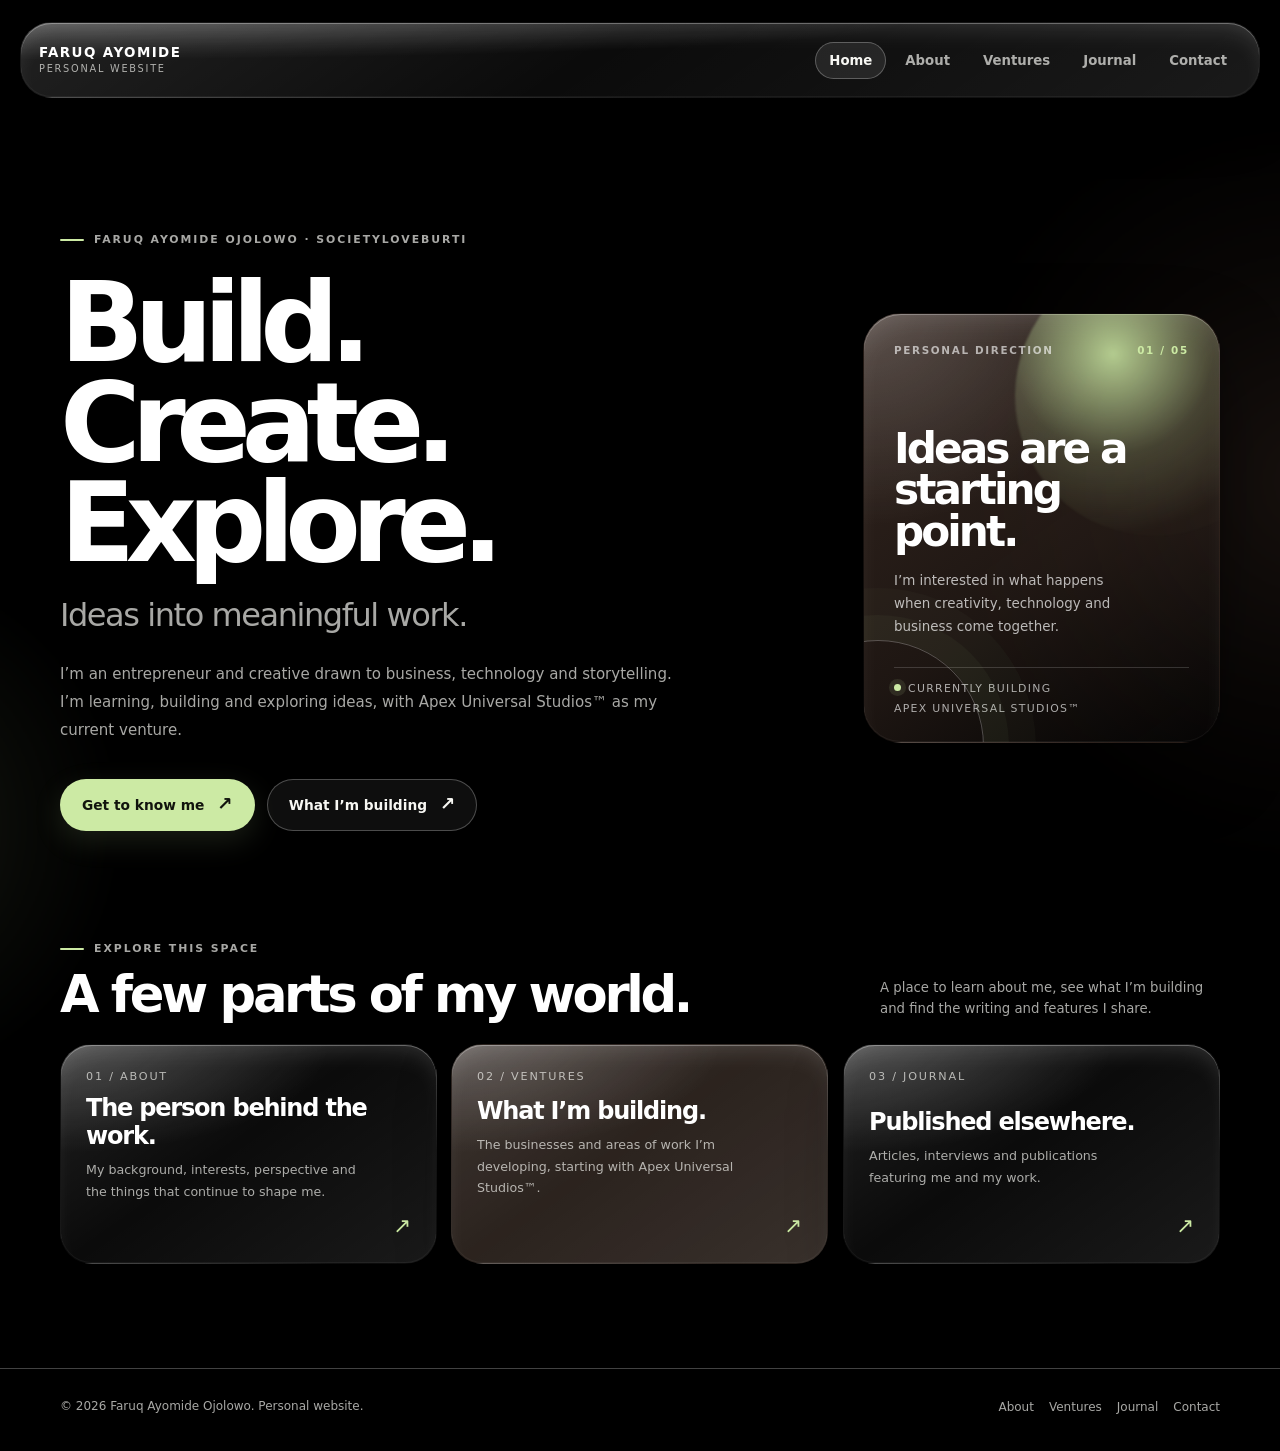
==== commit f93de64e: "Add files via upload" ====
--- a/index.html
+++ b/index.html
@@ -61,6 +61,7 @@
       position: relative;
       isolation: isolate;
       overflow: hidden;
+      overflow: clip; /* clips like hidden but keeps the sticky header working */
       border-radius: 0;
       color-scheme: light dark;
       background-color: light-dark(#FFFFFF, var(--site-background));
@@ -123,7 +124,9 @@
     .site-header {
       width: min(calc(100% - 32px), 1240px);
       margin: 22px auto 0;
-      position: relative;
+      position: -webkit-sticky;
+      position: sticky;
+      top: max(22px, env(safe-area-inset-top, 0px));
       z-index: 30;
     }
 
@@ -500,7 +503,7 @@
       max-width: 640px;
       margin: 27px 0 0;
       color: var(--muted);
-      font-size: 1.03rem;
+      font-size: 0.94rem;
       line-height: 1.85;
     }
 
@@ -627,7 +630,7 @@
       max-width: 245px;
       margin: 18px 0 0;
       color: rgba(255, 255, 255, 0.7);
-      font-size: 0.9rem;
+      font-size: 0.84rem;
       line-height: 1.7;
     }
 
@@ -683,7 +686,7 @@
       max-width: 340px;
       margin: 0;
       color: var(--muted);
-      font-size: 0.89rem;
+      font-size: 0.83rem;
       line-height: 1.65;
     }
 
@@ -782,7 +785,7 @@
       max-width: 290px;
       margin: 0;
       color: var(--muted);
-      font-size: 0.85rem;
+      font-size: 0.79rem;
       line-height: 1.7;
     }
 
@@ -854,7 +857,7 @@
       max-width: 720px;
       margin: 22px 0 0;
       color: var(--muted);
-      font-size: clamp(1rem, 1.45vw, 1.18rem);
+      font-size: clamp(0.92rem, 1.3vw, 1.06rem);
       line-height: 1.8;
     }
 
@@ -876,7 +879,7 @@
       max-width: 880px;
       margin: 0 0 20px;
       color: var(--muted);
-      font-size: 1rem;
+      font-size: 0.92rem;
       line-height: 1.9;
     }
 
@@ -929,7 +932,7 @@
     .small-card p {
       margin: 0;
       color: var(--muted);
-      font-size: 0.87rem;
+      font-size: 0.81rem;
       line-height: 1.75;
     }
 
@@ -980,7 +983,7 @@
       max-width: 650px;
       margin: 0;
       color: rgba(255, 255, 255, 0.72);
-      font-size: 0.94rem;
+      font-size: 0.87rem;
       line-height: 1.8;
     }
 
@@ -1012,7 +1015,7 @@
     .venture-aside p {
       margin: 0;
       color: var(--muted);
-      font-size: 0.88rem;
+      font-size: 0.82rem;
       line-height: 1.75;
     }
 
@@ -1022,7 +1025,7 @@
       border-radius: 16px;
       background: rgba(204, 234, 164, 0.08);
       color: var(--ink);
-      font-size: 0.82rem;
+      font-size: 0.77rem;
       line-height: 1.65;
     }
 
@@ -1106,7 +1109,7 @@
     .contact-card > p {
       margin: 0 0 22px;
       color: var(--muted);
-      font-size: 0.86rem;
+      font-size: 0.8rem;
       line-height: 1.7;
     }
 
@@ -1118,7 +1121,7 @@
       padding: 16px 0;
       border-top: 1px solid var(--line);
       text-decoration: none;
-      font-size: 0.89rem;
+      font-size: 0.83rem;
       font-weight: 650;
       overflow-wrap: anywhere;
     }
@@ -1157,7 +1160,7 @@
     .social-name {
       display: block;
       margin-bottom: 4px;
-      font-size: 0.87rem;
+      font-size: 0.82rem;
       font-weight: 750;
     }
 
@@ -1254,6 +1257,7 @@
       .site-header {
         width: calc(100% - 24px);
         margin-top: 12px;
+        top: max(12px, env(safe-area-inset-top, 0px));
       }
 
       .nav-shell {
@@ -1280,7 +1284,7 @@
       }
 
       .hero-copy {
-        font-size: 0.95rem;
+        font-size: 0.88rem;
       }
 
       .hero-panel {
@@ -1483,6 +1487,129 @@
       .theme-toggle, .theme-icon { transition: none !important; }
     }
 
+
+    /* ------------------------------------------------------------------
+       iOS 26 "Liquid Glass" cards: translucent, no border line, soft specular
+       light on the edges, deep soft shadows, larger continuous corners.
+       ------------------------------------------------------------------ */
+    #site-root .feature-card, #site-root .small-card, #site-root .venture-aside,
+    #site-root .text-panel, #site-root .journal-placeholder, #site-root .contact-card,
+    #site-root .stage-note, #site-root .social-link, #site-root .nav-shell {
+      border-color: transparent !important;
+      background-color: transparent;
+      background-image:
+        radial-gradient(130% 90% at 0% 0%, rgba(255,255,255,0.22), rgba(255,255,255,0) 55%),
+        linear-gradient(145deg, rgba(255,255,255,0.13), rgba(255,255,255,0.045) 46%, rgba(255,255,255,0.10));
+      -webkit-backdrop-filter: blur(30px) saturate(180%);
+      backdrop-filter: blur(30px) saturate(180%);
+      box-shadow:
+        inset 0 1px 0 rgba(255,255,255,0.30),
+        inset 0 -1px 0 rgba(255,255,255,0.05),
+        inset 0 16px 30px -18px rgba(255,255,255,0.24),
+        0 22px 56px rgba(0,0,0,0.30),
+        0 3px 12px rgba(0,0,0,0.14);
+    }
+    #site-root .hero-panel, #site-root .venture-feature {
+      border-color: transparent !important;
+      background-color: transparent;
+      background-image:
+        radial-gradient(130% 90% at 0% 0%, rgba(255,255,255,0.20), rgba(255,255,255,0) 55%),
+        linear-gradient(145deg, color-mix(in srgb, var(--site-secondary) 80%, transparent), color-mix(in srgb, var(--site-secondary) 46%, transparent) 58%, rgba(8,8,8,0.30));
+      -webkit-backdrop-filter: blur(30px) saturate(180%);
+      backdrop-filter: blur(30px) saturate(180%);
+      box-shadow:
+        inset 0 1px 0 rgba(255,255,255,0.28),
+        inset 0 -1px 0 rgba(255,255,255,0.05),
+        inset 0 18px 34px -20px rgba(255,255,255,0.22),
+        0 28px 70px rgba(0,0,0,0.34),
+        0 4px 14px rgba(0,0,0,0.16);
+    }
+    #site-root .feature-card:nth-child(2), #site-root .small-card:nth-child(2n) {
+      background-color: color-mix(in srgb, var(--site-secondary) 52%, transparent);
+    }
+    #site-root .stage-note { background-color: rgba(204,234,164,0.10); }
+    #site-root .feature-card:hover, #site-root .small-card:hover, #site-root .venture-aside:hover,
+    #site-root .text-panel:hover, #site-root .journal-placeholder:hover, #site-root .contact-card:hover,
+    #site-root .social-link:hover, #site-root .stage-note:hover {
+      box-shadow:
+        inset 0 1px 0 rgba(255,255,255,0.38),
+        inset 0 -1px 0 rgba(255,255,255,0.07),
+        inset 0 16px 30px -18px rgba(255,255,255,0.30),
+        0 30px 70px rgba(0,0,0,0.34),
+        0 4px 16px rgba(0,0,0,0.16);
+    }
+    #site-root .hero-panel:hover, #site-root .venture-feature:hover {
+      box-shadow:
+        inset 0 1px 0 rgba(255,255,255,0.36),
+        inset 0 -1px 0 rgba(255,255,255,0.07),
+        inset 0 18px 34px -20px rgba(255,255,255,0.28),
+        0 34px 84px rgba(0,0,0,0.38),
+        0 4px 16px rgba(0,0,0,0.18);
+    }
+    /* softer, rounder iOS 26 corners */
+    #site-root .feature-card { border-radius: calc(32px * var(--site-radius-scale)); }
+    #site-root .small-card { border-radius: calc(28px * var(--site-radius-scale)); }
+    #site-root .text-panel, #site-root .journal-placeholder, #site-root .venture-feature { border-radius: calc(36px * var(--site-radius-scale)); }
+    #site-root .venture-aside { border-radius: calc(34px * var(--site-radius-scale)); }
+    #site-root .contact-card { border-radius: calc(32px * var(--site-radius-scale)); }
+    #site-root .hero-panel { border-radius: calc(38px * var(--site-radius-scale)); }
+    #site-root .stage-note, #site-root .social-link { border-radius: 22px; }
+    #site-root .nav-shell { border-radius: calc(32px * var(--site-radius-scale)); }
+    @media (max-width: 680px) {
+      #site-root .hero-panel { border-radius: 32px; }
+      #site-root .nav-shell { border-radius: 28px; }
+      #site-root .text-panel, #site-root .journal-placeholder, #site-root .venture-feature { border-radius: 32px; }
+    }
+
+    /* light mode glass */
+    #site-root[data-theme="light"] .feature-card, #site-root[data-theme="light"] .small-card,
+    #site-root[data-theme="light"] .venture-aside, #site-root[data-theme="light"] .text-panel,
+    #site-root[data-theme="light"] .journal-placeholder, #site-root[data-theme="light"] .contact-card,
+    #site-root[data-theme="light"] .stage-note, #site-root[data-theme="light"] .social-link,
+    #site-root[data-theme="light"] .nav-shell {
+      background-color: transparent;
+      background-image:
+        radial-gradient(130% 90% at 0% 0%, rgba(255,255,255,0.95), rgba(255,255,255,0) 55%),
+        linear-gradient(145deg, rgba(255,255,255,0.80), rgba(255,255,255,0.46) 50%, rgba(255,255,255,0.66));
+      box-shadow:
+        inset 0 1px 0 rgba(255,255,255,1),
+        inset 0 -1px 0 rgba(255,255,255,0.5),
+        inset 0 -18px 30px -22px rgba(120,130,160,0.18),
+        0 22px 54px rgba(50,60,90,0.15),
+        0 3px 12px rgba(50,60,90,0.07);
+    }
+    #site-root[data-theme="light"] .hero-panel, #site-root[data-theme="light"] .venture-feature {
+      background-color: rgba(231,227,220,0.45);
+      background-image:
+        radial-gradient(130% 90% at 0% 0%, rgba(255,255,255,0.95), rgba(255,255,255,0) 55%),
+        linear-gradient(145deg, rgba(255,255,255,0.72), rgba(255,255,255,0.40) 55%, rgba(237,234,227,0.62));
+      box-shadow:
+        inset 0 1px 0 rgba(255,255,255,1),
+        inset 0 -1px 0 rgba(255,255,255,0.5),
+        inset 0 -20px 34px -24px rgba(120,110,95,0.20),
+        0 28px 70px rgba(50,45,40,0.16),
+        0 4px 14px rgba(50,45,40,0.08);
+    }
+    #site-root[data-theme="light"] .feature-card:nth-child(2), #site-root[data-theme="light"] .small-card:nth-child(2n) {
+      background-color: color-mix(in srgb, var(--site-secondary) 9%, rgba(255,255,255,0.35));
+    }
+    #site-root[data-theme="light"] .stage-note { background-color: rgba(204,234,164,0.28); }
+    #site-root[data-theme="light"] .feature-card:hover, #site-root[data-theme="light"] .small-card:hover,
+    #site-root[data-theme="light"] .venture-aside:hover, #site-root[data-theme="light"] .text-panel:hover,
+    #site-root[data-theme="light"] .journal-placeholder:hover, #site-root[data-theme="light"] .contact-card:hover,
+    #site-root[data-theme="light"] .social-link:hover, #site-root[data-theme="light"] .stage-note:hover,
+    #site-root[data-theme="light"] .hero-panel:hover, #site-root[data-theme="light"] .venture-feature:hover {
+      box-shadow:
+        inset 0 1px 0 rgba(255,255,255,1),
+        inset 0 -1px 0 rgba(255,255,255,0.6),
+        0 30px 70px rgba(50,60,90,0.20),
+        0 4px 16px rgba(50,60,90,0.09);
+    }
+    #site-root[data-theme="light"] .email-link { border-top-color: rgba(23,22,20,0.10); }
+    body.menu-open #site-root .nav-shell {
+      background-image: none; background-color: transparent; box-shadow: none;
+      -webkit-backdrop-filter: none; backdrop-filter: none;
+    }
 
     /* ------------------------------------------------------------------
        Long-press focus mode (iPhone message-preview style)
@@ -1920,35 +2047,36 @@
         }
       });
       mobileNav.querySelectorAll("a").forEach((link) => link.addEventListener("click", closeMenu));
-      // Scroll-linked buoyancy: cards gently drift and tilt as the visitor swipes.
-      const floatSelector = ".feature-card, .small-card, .venture-feature, .venture-aside, .text-panel, .journal-placeholder, .contact-card, .hero-panel, .stage-note, .social-link";
+      // Straight, orderly card motion: every card shares ONE identical vertical offset that lags slightly
+      // behind the scroll and settles back. No tilt, no per-card phase, so spacing between cards never changes.
+      const floatSelector = ".feature-card, .small-card, .venture-feature, .venture-aside, .text-panel, .journal-placeholder, .contact-card, .hero-panel";
       let floatCards = [];
       let floatFrame = 0;
       let floatTick = 0;
+      let lastFloatY = window.scrollY || 0;
+      let settleTimer = 0;
 
       function refreshFloatCards() {
         floatCards = Array.from(document.querySelectorAll(".page.is-active " + floatSelector));
-        floatCards.forEach((card, index) => {
-          card.dataset.floatIndex = String(index);
+        lastFloatY = window.scrollY || 0;
+        floatCards.forEach((card) => {
+          card.style.setProperty("--scroll-float", "0px");
+          card.style.setProperty("--scroll-tilt", "0deg");
         });
-        updateCardFloat();
       }
 
       function updateCardFloat() {
         if (reducedMotion) return;
-        const viewportHeight = window.innerHeight || 800;
-        floatCards.forEach((card) => {
-          const rect = card.getBoundingClientRect();
-          if (rect.bottom < -80 || rect.top > viewportHeight + 80) return;
-          const center = rect.top + rect.height * 0.5;
-          const position = (center - viewportHeight * 0.5) / (viewportHeight * 0.5);
-          const phase = Number(card.dataset.floatIndex || 0) * 0.92;
-          const proximity = Math.max(0.25, 1 - Math.min(1, Math.abs(position) * 0.58));
-          const drift = Math.sin(position * 1.45 + phase) * 17 * proximity;
-          const tilt = Math.cos(position * 1.2 + phase) * 1.05 * proximity;
-          card.style.setProperty("--scroll-float", drift.toFixed(2) + "px");
-          card.style.setProperty("--scroll-tilt", tilt.toFixed(2) + "deg");
-        });
+        const y = window.scrollY || 0;
+        const delta = y - lastFloatY;
+        lastFloatY = y;
+        if (!delta) return;
+        const lag = Math.max(-6, Math.min(6, -delta * 0.4));
+        floatCards.forEach((card) => card.style.setProperty("--scroll-float", lag.toFixed(2) + "px"));
+        window.clearTimeout(settleTimer);
+        settleTimer = window.setTimeout(() => {
+          floatCards.forEach((card) => card.style.setProperty("--scroll-float", "0px"));
+        }, 140);
       }
 
       function scheduleFloatUpdate() {
@@ -2164,6 +2292,40 @@
         }
       }, true);
 
+      // Dismiss on a tap of the floating layer using pointer/touch events directly.
+      // iOS Safari does not reliably fire "click" on non-link elements, so we never depend on it.
+      let stageTap = null;
+      function beginStageTap(x, y) {
+        if (!focused || focused.closing) return;
+        if (focused.held) focused.held = false; // a missed release must not leave the layer stuck
+        if (performance.now() < suppressClickUntil) { stageTap = null; return; }
+        stageTap = { x, y };
+      }
+      function endStageTap(x, y) {
+        const tapInfo = stageTap;
+        stageTap = null;
+        if (!tapInfo || !focused || focused.closing) return;
+        if (Math.hypot(x - tapInfo.x, y - tapInfo.y) > 12) return; // it was a scroll, not a tap
+        suppressClickUntil = performance.now() + 450; // swallow the follow-up synthetic click
+        dismissFocus(false);
+      }
+      focusStage.addEventListener("pointerdown", function (event) {
+        if (event.isPrimary) beginStageTap(event.clientX, event.clientY);
+      }, { passive: true });
+      focusStage.addEventListener("pointerup", function (event) {
+        if (event.isPrimary) endStageTap(event.clientX, event.clientY);
+      }, { passive: true });
+      focusStage.addEventListener("pointercancel", function () { stageTap = null; }, { passive: true });
+      // Fallback for browsers without pointer events on touch.
+      focusStage.addEventListener("touchstart", function (event) {
+        const t = event.changedTouches[0];
+        if (t && !stageTap) beginStageTap(t.clientX, t.clientY);
+      }, { passive: true });
+      focusStage.addEventListener("touchend", function (event) {
+        const t = event.changedTouches[0];
+        if (t) endStageTap(t.clientX, t.clientY);
+      }, { passive: true });
+
       // While holding: no scrolling, no text selection, no context menu, no link dragging.
       document.addEventListener("touchmove", function (event) {
         if (focused && (focused.held || !focused.scrollable) && event.cancelable) event.preventDefault();
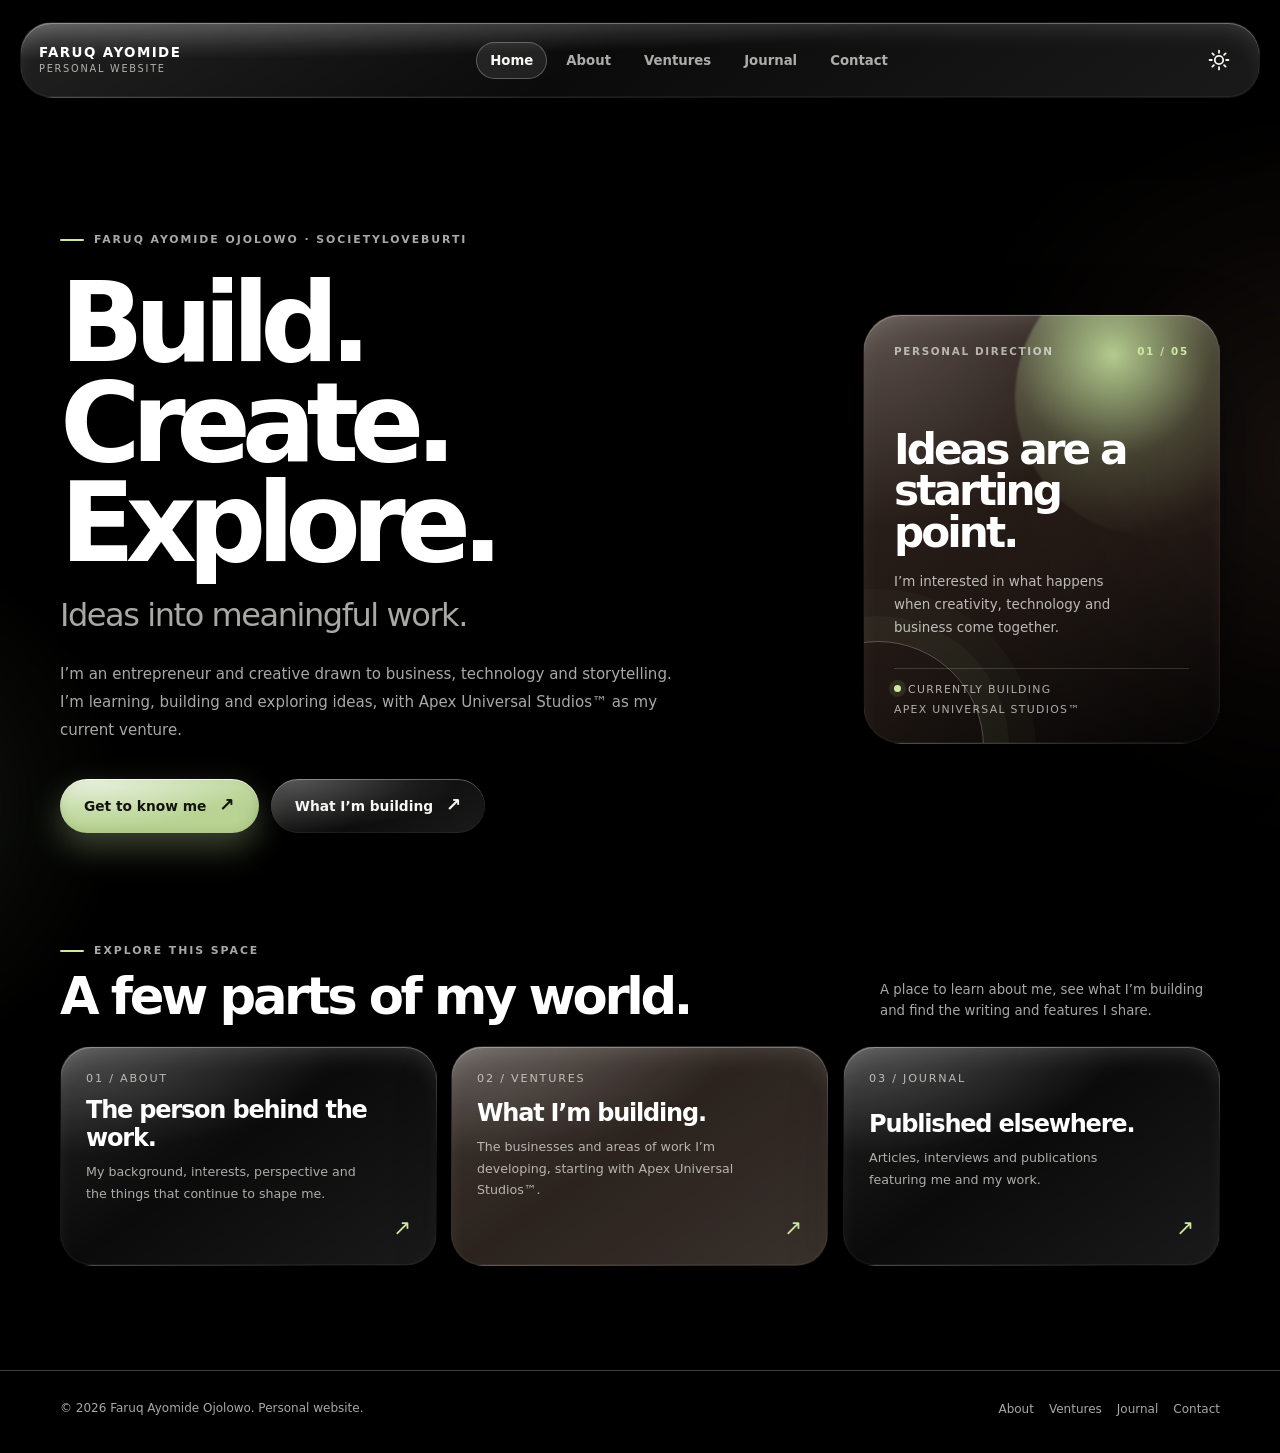
==== commit 6862db24: "Add files via upload" ====
--- a/index.html
+++ b/index.html
@@ -62,6 +62,7 @@
       isolation: isolate;
       overflow: hidden;
       overflow: clip; /* clips like hidden but keeps the sticky header working */
+      display: flow-root; /* keeps the header's top margin inside the page background */
       border-radius: 0;
       color-scheme: light dark;
       background-color: light-dark(#FFFFFF, var(--site-background));
@@ -1448,41 +1449,7 @@
     #site-root[data-theme="light"] .social-link:hover { border-color: rgba(25,25,25,0.48); }
     #site-root[data-theme="light"] .email-link { border-top-color: var(--line); }
     #site-root[data-theme="light"] .site-footer { border-top-color: var(--line); }
-    .theme-control-row {
-      display: flex;
-      align-items: center;
-      justify-content: space-between;
-      gap: 16px;
-      padding: 5px 8px 13px;
-      margin: 0 4px 6px;
-      border-bottom: 1px solid rgba(255,255,255,0.18);
-    }
-    .theme-control-label {
-      color: var(--muted);
-      font-size: 0.76rem;
-      font-weight: 700;
-      letter-spacing: 0.1em;
-      text-transform: uppercase;
-    }
-    .theme-toggle {
-      width: 44px;
-      height: 44px;
-      display: inline-grid;
-      place-items: center;
-      flex: none;
-      border: 1px solid var(--line);
-      border-radius: 50%;
-      color: var(--ink);
-      background: var(--glass-strong);
-      font-size: 1.45rem;
-      cursor: pointer;
-      transition: transform 560ms cubic-bezier(.2,.75,.25,1), background 560ms ease, color 560ms ease, border-color 560ms ease;
-    }
-    .theme-toggle:hover { transform: rotate(18deg) scale(1.08); }
-    .theme-toggle:active { transform: scale(0.9); }
     .theme-icon { display: block; line-height: 1; transition: transform 560ms cubic-bezier(.2,.75,.25,1); }
-    #site-root[data-theme="light"] .theme-control-row { border-bottom-color: rgba(25,25,25,0.16); }
-    #site-root[data-theme="light"] .theme-toggle { color: #171614; border-color: rgba(25,25,25,0.22); background: #FFFFFF; }
     @media (prefers-reduced-motion: reduce) {
       .theme-toggle, .theme-icon { transition: none !important; }
     }
@@ -1611,6 +1578,191 @@
       -webkit-backdrop-filter: none; backdrop-filter: none;
     }
 
+    /* iOS 26 Liquid Glass: mobile menu panel, its link cards and the appearance toggle */
+    #site-root .mobile-nav {
+      gap: 8px;
+      padding: 14px;
+      border-color: transparent !important;
+      border-radius: 38px;
+      background-color: rgba(20,20,20,0.18);
+      background-image:
+        radial-gradient(120% 70% at 0% 0%, rgba(255,255,255,0.24), rgba(255,255,255,0) 55%),
+        linear-gradient(145deg, rgba(255,255,255,0.14), rgba(255,255,255,0.05) 46%, rgba(255,255,255,0.10));
+      -webkit-backdrop-filter: blur(36px) saturate(190%);
+      backdrop-filter: blur(36px) saturate(190%);
+      box-shadow:
+        inset 0 1px 0 rgba(255,255,255,0.34),
+        inset 0 -1px 0 rgba(255,255,255,0.06),
+        inset 0 20px 36px -22px rgba(255,255,255,0.24),
+        0 32px 90px rgba(0,0,0,0.50),
+        0 4px 18px rgba(0,0,0,0.22);
+    }
+    #site-root .mobile-nav .nav-link {
+      padding: 16px 20px;
+      border-radius: 24px;
+      color: rgba(255,255,255,0.82);
+      background-image:
+        radial-gradient(120% 120% at 0% 0%, rgba(255,255,255,0.12), rgba(255,255,255,0) 60%),
+        linear-gradient(145deg, rgba(255,255,255,0.10), rgba(255,255,255,0.035));
+      box-shadow:
+        inset 0 1px 0 rgba(255,255,255,0.20),
+        inset 0 -1px 0 rgba(255,255,255,0.04),
+        0 8px 22px rgba(0,0,0,0.20);
+      transition: color 260ms ease, background 260ms ease, transform 320ms cubic-bezier(.2,.75,.25,1), box-shadow 260ms ease;
+    }
+    #site-root .mobile-nav .nav-link:hover,
+    #site-root .mobile-nav .nav-link[aria-current="page"] {
+      color: #FFFFFF;
+      transform: none;
+      background-image:
+        radial-gradient(120% 120% at 0% 0%, rgba(255,255,255,0.26), rgba(255,255,255,0) 60%),
+        linear-gradient(145deg, rgba(255,255,255,0.22), rgba(255,255,255,0.09));
+      box-shadow:
+        inset 0 1px 0 rgba(255,255,255,0.40),
+        inset 0 -1px 0 rgba(255,255,255,0.06),
+        0 12px 28px rgba(0,0,0,0.26);
+    }
+    #site-root .mobile-nav .nav-link[aria-current="page"] {
+      box-shadow:
+        inset 0 1px 0 rgba(255,255,255,0.42),
+        inset 0 0 34px color-mix(in srgb, var(--site-primary) 20%, transparent),
+        0 12px 28px rgba(0,0,0,0.26);
+    }
+    #site-root .mobile-nav .nav-link:active { transform: scale(0.985); }
+    /* light mode menu */
+    #site-root[data-theme="light"] .mobile-nav {
+      background-color: rgba(255,255,255,0.30);
+      border-color: transparent !important;
+      background-image:
+        radial-gradient(120% 70% at 0% 0%, rgba(255,255,255,0.95), rgba(255,255,255,0) 55%),
+        linear-gradient(145deg, rgba(255,255,255,0.80), rgba(255,255,255,0.44) 50%, rgba(255,255,255,0.64));
+      box-shadow:
+        inset 0 1px 0 rgba(255,255,255,1),
+        inset 0 -1px 0 rgba(255,255,255,0.5),
+        inset 0 -20px 34px -24px rgba(120,130,160,0.20),
+        0 32px 90px rgba(50,60,90,0.24),
+        0 4px 16px rgba(50,60,90,0.10);
+    }
+    #site-root[data-theme="light"] .mobile-nav .nav-link {
+      color: rgba(23,22,20,0.78);
+      background-image:
+        radial-gradient(120% 120% at 0% 0%, rgba(255,255,255,0.9), rgba(255,255,255,0) 60%),
+        linear-gradient(145deg, rgba(255,255,255,0.72), rgba(255,255,255,0.38));
+      box-shadow:
+        inset 0 1px 0 rgba(255,255,255,1),
+        inset 0 -1px 0 rgba(255,255,255,0.5),
+        0 8px 22px rgba(50,60,90,0.12);
+    }
+    #site-root[data-theme="light"] .mobile-nav .nav-link:hover,
+    #site-root[data-theme="light"] .mobile-nav .nav-link[aria-current="page"] {
+      color: #171614;
+      background-image:
+        radial-gradient(120% 120% at 0% 0%, rgba(255,255,255,1), rgba(255,255,255,0) 60%),
+        linear-gradient(145deg, rgba(255,255,255,0.95), rgba(255,255,255,0.62));
+      box-shadow:
+        inset 0 1px 0 rgba(255,255,255,1),
+        inset 0 -1px 0 rgba(255,255,255,0.6),
+        0 12px 28px rgba(50,60,90,0.18);
+    }
+    #site-root[data-theme="light"] .mobile-nav .nav-link[aria-current="page"] {
+      box-shadow:
+        inset 0 1px 0 rgba(255,255,255,1),
+        inset 0 0 34px color-mix(in srgb, var(--site-primary) 26%, transparent),
+        0 12px 28px rgba(50,60,90,0.18);
+    }
+
+    /* Header actions: plain sun/moon icon (no card) right before the profile-picture menu button */
+    .nav-actions { display: flex; align-items: center; gap: 4px; flex: none; }
+    #site-root .theme-toggle {
+      width: 44px; height: 44px; padding: 0; flex: none;
+      display: inline-grid; place-items: center;
+      border: 0 !important; border-radius: 50%;
+      background: none !important; box-shadow: none !important;
+      -webkit-backdrop-filter: none; backdrop-filter: none;
+      color: var(--ink); cursor: pointer;
+      -webkit-tap-highlight-color: transparent;
+      transition: transform 320ms cubic-bezier(.2,.75,.25,1), opacity 200ms ease !important;
+    }
+    #site-root[data-theme="light"] .theme-toggle { color: #171614; }
+    #site-root .theme-toggle:hover { transform: scale(1.1); }
+    #site-root .theme-toggle:active { transform: scale(0.88); }
+    #site-root .theme-toggle:focus-visible { outline: 2px solid var(--site-primary); outline-offset: 2px; }
+    #site-root .theme-icon { display: block; width: 24px; height: 24px; transition: none !important; }
+    #site-root .theme-icon svg { display: block; width: 24px; height: 24px; }
+
+    /* iOS 26 Liquid Glass buttons (Get to know me / What I'm building) */
+    #site-root .button {
+      border: 0 !important;
+      min-height: 54px;
+      padding: 0 24px;
+      position: relative;
+      -webkit-backdrop-filter: blur(24px) saturate(180%);
+      backdrop-filter: blur(24px) saturate(180%);
+    }
+    #site-root .button-primary {
+      color: var(--site-on-primary);
+      background-color: color-mix(in srgb, var(--site-primary) 90%, transparent);
+      background-image:
+        radial-gradient(120% 150% at 18% 0%, rgba(255,255,255,0.60), rgba(255,255,255,0) 62%),
+        linear-gradient(180deg, rgba(255,255,255,0.18), rgba(255,255,255,0) 55%);
+      box-shadow:
+        inset 0 1px 0 rgba(255,255,255,0.75),
+        inset 0 -2px 8px rgba(70,100,30,0.14),
+        0 14px 34px color-mix(in srgb, var(--site-primary) 30%, transparent),
+        0 3px 10px rgba(0,0,0,0.22);
+    }
+    #site-root .button-primary:hover {
+      box-shadow:
+        inset 0 1px 0 rgba(255,255,255,0.85),
+        inset 0 -2px 8px rgba(70,100,30,0.16),
+        0 18px 42px color-mix(in srgb, var(--site-primary) 40%, transparent),
+        0 4px 12px rgba(0,0,0,0.24);
+    }
+    #site-root .button-secondary {
+      color: var(--ink);
+      background-color: transparent;
+      background-image:
+        radial-gradient(130% 160% at 10% 0%, rgba(255,255,255,0.24), rgba(255,255,255,0) 60%),
+        linear-gradient(145deg, rgba(255,255,255,0.14), rgba(255,255,255,0.05) 50%, rgba(255,255,255,0.10));
+      box-shadow:
+        inset 0 1px 0 rgba(255,255,255,0.34),
+        inset 0 -1px 0 rgba(255,255,255,0.06),
+        0 14px 34px rgba(0,0,0,0.28),
+        0 3px 10px rgba(0,0,0,0.14);
+    }
+    #site-root .button-secondary:hover {
+      box-shadow:
+        inset 0 1px 0 rgba(255,255,255,0.42),
+        inset 0 -1px 0 rgba(255,255,255,0.08),
+        0 18px 42px rgba(0,0,0,0.32),
+        0 4px 12px rgba(0,0,0,0.16);
+    }
+    #site-root[data-theme="light"] .button-primary {
+      box-shadow:
+        inset 0 1px 0 rgba(255,255,255,0.9),
+        inset 0 -2px 8px rgba(70,100,30,0.16),
+        0 14px 34px color-mix(in srgb, var(--site-primary) 45%, transparent),
+        0 3px 10px rgba(50,60,40,0.14);
+    }
+    #site-root[data-theme="light"] .button-secondary {
+      color: #171614;
+      background-image:
+        radial-gradient(130% 160% at 10% 0%, rgba(255,255,255,0.95), rgba(255,255,255,0) 60%),
+        linear-gradient(145deg, rgba(255,255,255,0.80), rgba(255,255,255,0.44) 50%, rgba(255,255,255,0.66));
+      box-shadow:
+        inset 0 1px 0 rgba(255,255,255,1),
+        inset 0 -1px 0 rgba(255,255,255,0.5),
+        0 14px 34px rgba(50,60,90,0.16),
+        0 3px 10px rgba(50,60,90,0.08);
+    }
+    #site-root[data-theme="light"] .button-secondary:hover {
+      box-shadow:
+        inset 0 1px 0 rgba(255,255,255,1),
+        inset 0 -1px 0 rgba(255,255,255,0.6),
+        0 18px 42px rgba(50,60,90,0.20),
+        0 4px 12px rgba(50,60,90,0.09);
+    }
+
     /* ------------------------------------------------------------------
        Long-press focus mode (iPhone message-preview style)
        The blur lives on a dedicated overlay (.focus-backdrop). The selected
@@ -1717,16 +1869,15 @@
             <a class="nav-link" href="#journal">Journal</a>
             <a class="nav-link" href="#contact">Contact</a>
           </nav>
-          <button class="mobile-menu-button" type="button" aria-label="Open navigation" aria-expanded="false" aria-controls="mobile-nav">
-            <img class="menu-avatar" src="[data-uri]" alt="" aria-hidden="true">
-          </button>
+          <div class="nav-actions">
+            <button class="theme-toggle" id="theme-toggle" type="button" aria-label="Switch to light mode" title="Switch to light mode">
+              <span class="theme-icon" aria-hidden="true"></span>
+            </button>
+            <button class="mobile-menu-button" type="button" aria-label="Open navigation" aria-expanded="false" aria-controls="mobile-nav">
+              <img class="menu-avatar" src="[data-uri]" alt="" aria-hidden="true">
+            </button>
+          </div>
           <nav class="mobile-nav" id="mobile-nav" aria-label="Mobile navigation">
-            <div class="theme-control-row">
-              <span class="theme-control-label">Appearance</span>
-              <button class="theme-toggle" id="theme-toggle" type="button" aria-label="Switch to light mode" title="Switch to light mode">
-                <span class="theme-icon" aria-hidden="true">☀</span>
-              </button>
-            </div>
             <a class="nav-link" href="#home">Home</a>
             <a class="nav-link" href="#about">About</a>
             <a class="nav-link" href="#ventures">Ventures</a>
@@ -1952,10 +2103,13 @@
       const themeToggle = document.getElementById("theme-toggle");
       const themeIcon = themeToggle.querySelector(".theme-icon");
 
+      const SUN_ICON = '<svg viewBox="0 0 24 24" fill="none" stroke="currentColor" stroke-width="1.8" stroke-linecap="round" stroke-linejoin="round" aria-hidden="true"><circle cx="12" cy="12" r="4.2"/><path d="M12 2.6v2.2M12 19.2v2.2M2.6 12h2.2M19.2 12h2.2M5.35 5.35l1.55 1.55M17.1 17.1l1.55 1.55M5.35 18.65l1.55-1.55M17.1 6.9l1.55-1.55"/></svg>';
+      const MOON_ICON = '<svg viewBox="0 0 24 24" fill="none" stroke="currentColor" stroke-width="1.8" stroke-linecap="round" stroke-linejoin="round" aria-hidden="true"><path d="M20.2 14.3A8.3 8.3 0 0 1 9.7 3.8a8.3 8.3 0 1 0 10.5 10.5z"/></svg>';
+
       function applyTheme(theme) {
         const isLight = theme === "light";
         siteRoot.dataset.theme = isLight ? "light" : "dark";
-        themeIcon.textContent = isLight ? "☾" : "☀";
+        themeIcon.innerHTML = isLight ? MOON_ICON : SUN_ICON;
         const label = isLight ? "Switch to dark mode" : "Switch to light mode";
         themeToggle.setAttribute("aria-label", label);
         themeToggle.setAttribute("title", label);
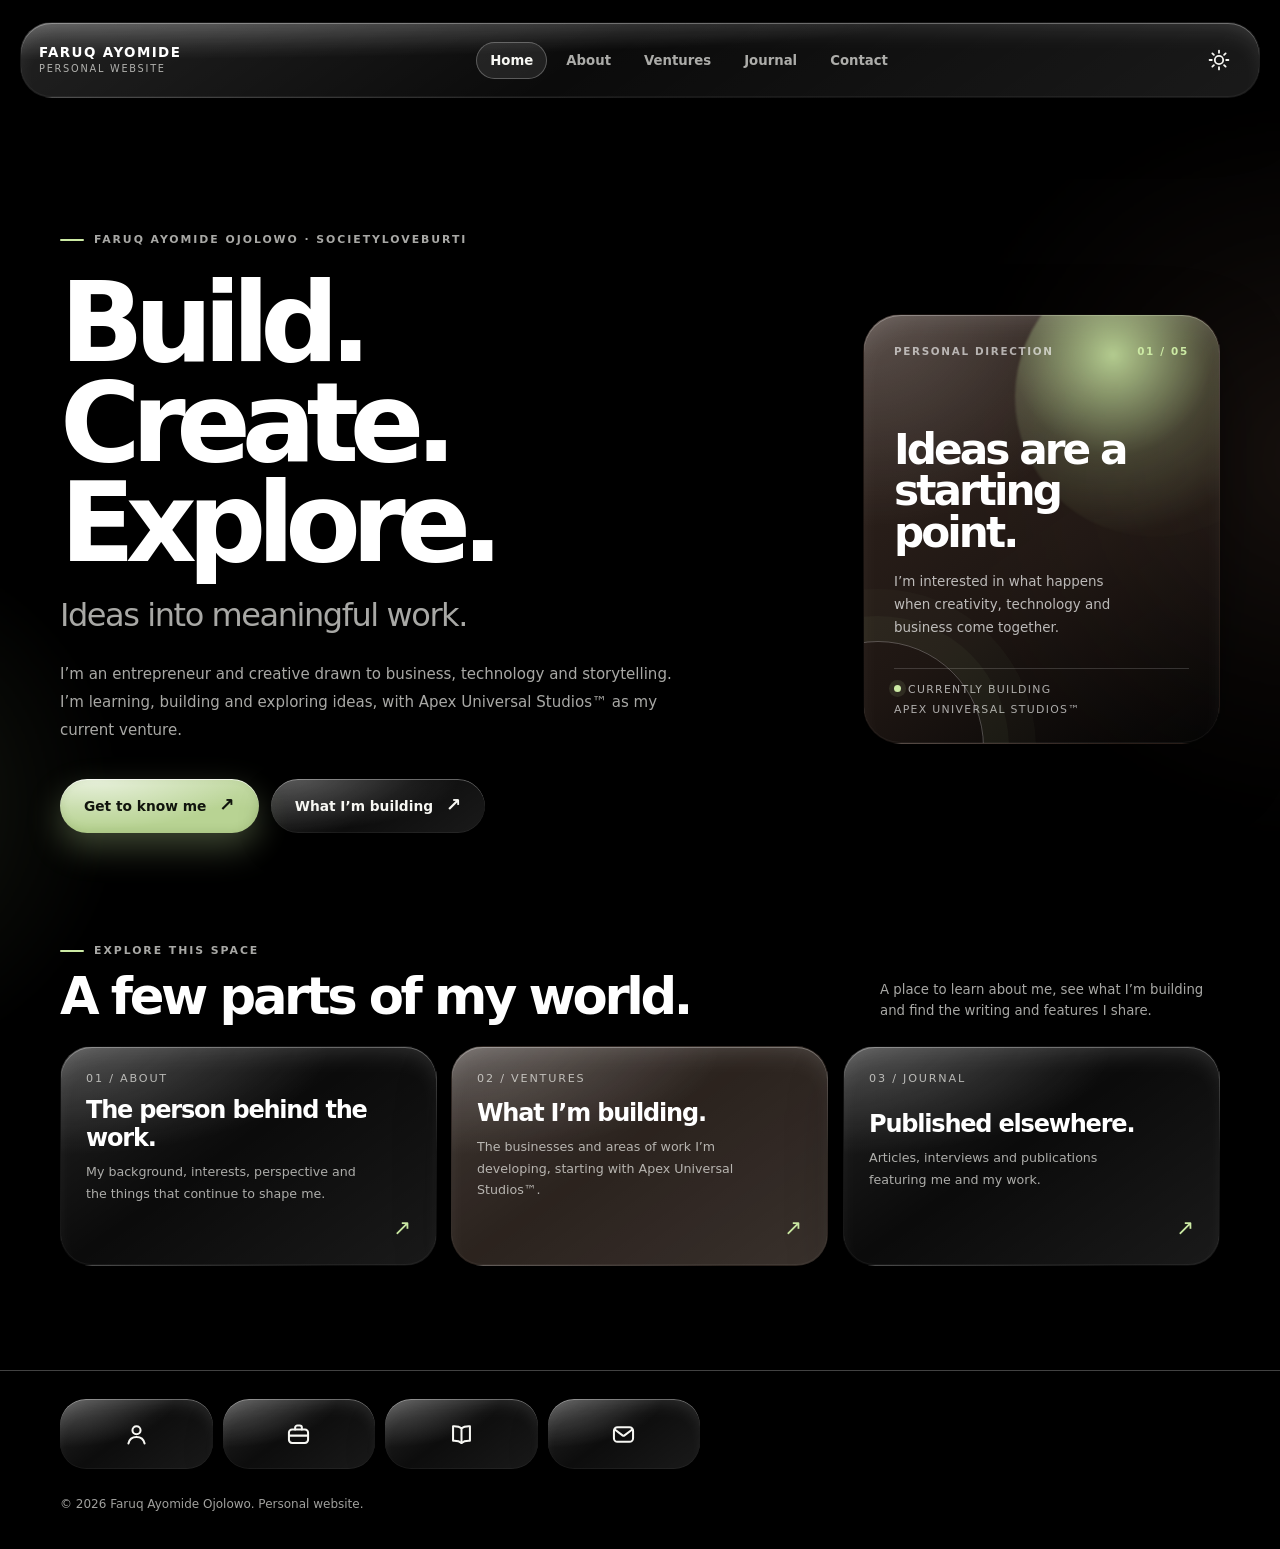
==== commit c01e523a: "Add files via upload" ====
--- a/index.html
+++ b/index.html
@@ -1761,6 +1761,97 @@
         inset 0 -1px 0 rgba(255,255,255,0.6),
         0 18px 42px rgba(50,60,90,0.20),
         0 4px 12px rgba(50,60,90,0.09);
+    }
+
+    /* Footer: icon-only liquid-glass cards that pop up when the footer is reached */
+    #site-root .site-footer { padding-bottom: calc(34px + env(safe-area-inset-bottom, 0px)); }
+    #site-root .site-footer .footer-inner { display: flex; flex-direction: column; align-items: flex-start; gap: 26px; }
+    #site-root .footer-links { display: flex; flex-wrap: nowrap; align-items: center; gap: 10px; width: 100%; max-width: 640px; }
+    #site-root .footer-card {
+      --fc: 52px;
+      position: relative; display: grid; place-items: center;
+      flex: 0 0 var(--fc); height: var(--fc); min-width: 0; overflow: hidden;
+      border: 0; border-radius: 999px;
+      color: var(--ink); text-decoration: none;
+      -webkit-tap-highlight-color: transparent;
+      background-image:
+        radial-gradient(130% 120% at 0% 0%, rgba(255,255,255,0.24), rgba(255,255,255,0) 58%),
+        linear-gradient(145deg, rgba(255,255,255,0.14), rgba(255,255,255,0.05) 46%, rgba(255,255,255,0.10));
+      -webkit-backdrop-filter: blur(30px) saturate(180%);
+      backdrop-filter: blur(30px) saturate(180%);
+      box-shadow:
+        inset 0 1px 0 rgba(255,255,255,0.32),
+        inset 0 -1px 0 rgba(255,255,255,0.05),
+        inset 0 12px 22px -14px rgba(255,255,255,0.24),
+        0 16px 38px rgba(0,0,0,0.32),
+        0 3px 10px rgba(0,0,0,0.16);
+      /* hidden until the footer is reached */
+      opacity: 0;
+      transform: translateY(64px) scale(0.35);
+    }
+    #site-root .footer-card svg { width: 25px; height: 25px; display: block; flex: none; }
+    @media (min-width: 681px) { #site-root .footer-card { --fc: 58px; } #site-root .footer-card svg { width: 27px; height: 27px; } }
+
+    /* inner pages: the current page is the long card, every other card is a circle */
+    #site-root .footer-card.is-current {
+      flex: 1 1 0; max-width: 176px; min-width: 96px;
+      color: var(--site-primary);
+      box-shadow:
+        inset 0 1px 0 rgba(255,255,255,0.40),
+        inset 0 0 30px color-mix(in srgb, var(--site-primary) 20%, transparent),
+        0 18px 42px rgba(0,0,0,0.34),
+        0 3px 10px rgba(0,0,0,0.16);
+    }
+    /* home page: four equal cards side by side (the Home card itself is tucked away) */
+    #site-root .site-footer[data-page="home"] .footer-card:not([data-route="home"]) {
+      flex: 1 1 0; max-width: none; height: calc(var(--fc) + 12px); border-radius: 26px;
+    }
+    #site-root .site-footer[data-page="home"] .footer-card[data-route="home"] {
+      flex: 0 0 0; max-width: 0; min-width: 0; margin-right: -10px; opacity: 0 !important; visibility: hidden; pointer-events: none;
+    }
+
+    /* pop-up entrance + dynamic reshaping between pages */
+    #site-root .site-footer.is-in .footer-card {
+      opacity: 1; transform: none;
+      animation: footerPop 860ms cubic-bezier(.22,.9,.3,1) backwards;
+      animation-delay: calc(var(--i) * 85ms);
+      transition:
+        flex 640ms cubic-bezier(.34,1.35,.5,1), max-width 640ms cubic-bezier(.34,1.35,.5,1),
+        height 520ms cubic-bezier(.34,1.35,.5,1), border-radius 520ms ease, margin 640ms ease,
+        opacity 380ms ease, transform 380ms cubic-bezier(.2,.8,.3,1), box-shadow 300ms ease, color 300ms ease;
+    }
+    #site-root .site-footer.is-in .footer-card:hover { transform: translateY(-4px) scale(1.06); }
+    #site-root .site-footer.is-in .footer-card:active { transform: scale(0.94); }
+    #site-root .footer-card:focus-visible { outline: 2px solid var(--site-primary); outline-offset: 3px; }
+    @keyframes footerPop {
+      0%   { opacity: 0; transform: translateY(64px) scale(0.35); }
+      55%  { opacity: 1; transform: translateY(-16px) scale(1.12); }
+      78%  { transform: translateY(5px) scale(0.97); }
+      100% { opacity: 1; transform: translateY(0) scale(1); }
+    }
+    #site-root[data-theme="light"] .footer-card {
+      background-image:
+        radial-gradient(130% 120% at 0% 0%, rgba(255,255,255,0.95), rgba(255,255,255,0) 58%),
+        linear-gradient(145deg, rgba(255,255,255,0.80), rgba(255,255,255,0.44) 50%, rgba(255,255,255,0.66));
+      color: #171614;
+      box-shadow:
+        inset 0 1px 0 rgba(255,255,255,1),
+        inset 0 -1px 0 rgba(255,255,255,0.5),
+        inset 0 -14px 24px -18px rgba(120,130,160,0.2),
+        0 16px 38px rgba(50,60,90,0.17),
+        0 3px 10px rgba(50,60,90,0.08);
+    }
+    #site-root[data-theme="light"] .footer-card.is-current {
+      color: #171614;
+      box-shadow:
+        inset 0 1px 0 rgba(255,255,255,1),
+        inset 0 0 32px color-mix(in srgb, var(--site-primary) 34%, transparent),
+        0 18px 42px rgba(50,60,90,0.20),
+        0 3px 10px rgba(50,60,90,0.09);
+    }
+    @media (prefers-reduced-motion: reduce) {
+      #site-root .footer-card { opacity: 1 !important; transform: none !important; animation: none !important; transition: none !important; }
+      #site-root .site-footer[data-page="home"] .footer-card[data-route="home"] { opacity: 0 !important; }
     }
 
     /* ------------------------------------------------------------------
@@ -2072,15 +2163,26 @@
         </section>
       </main>
 
-      <footer class="site-footer">
+      <footer class="site-footer" data-page="home">
         <div class="shell footer-inner">
+          <nav class="footer-links" aria-label="Footer navigation">
+            <a class="footer-card" data-route="home" href="#home" aria-label="Home" title="Home" style="--i:0">
+              <svg viewBox="0 0 24 24" fill="none" stroke="currentColor" stroke-width="1.8" stroke-linecap="round" stroke-linejoin="round" aria-hidden="true"><path d="M3.5 11.2 12 4l8.5 7.2"/><path d="M5.8 9.8V19a1 1 0 0 0 1 1h3.4v-5.2h3.6V20h3.4a1 1 0 0 0 1-1V9.8"/></svg>
+            </a>
+            <a class="footer-card" data-route="about" href="#about" aria-label="About" title="About" style="--i:1">
+              <svg viewBox="0 0 24 24" fill="none" stroke="currentColor" stroke-width="1.8" stroke-linecap="round" stroke-linejoin="round" aria-hidden="true"><circle cx="12" cy="8.2" r="3.6"/><path d="M4.8 20c.8-3.8 3.7-5.8 7.2-5.8s6.4 2 7.2 5.8"/></svg>
+            </a>
+            <a class="footer-card" data-route="ventures" href="#ventures" aria-label="Ventures" title="Ventures" style="--i:2">
+              <svg viewBox="0 0 24 24" fill="none" stroke="currentColor" stroke-width="1.8" stroke-linecap="round" stroke-linejoin="round" aria-hidden="true"><rect x="3.5" y="7.5" width="17" height="12" rx="2.8"/><path d="M9 7.5V6a2 2 0 0 1 2-2h2a2 2 0 0 1 2 2v1.5"/><path d="M3.5 13h17"/></svg>
+            </a>
+            <a class="footer-card" data-route="journal" href="#journal" aria-label="Journal" title="Journal" style="--i:3">
+              <svg viewBox="0 0 24 24" fill="none" stroke="currentColor" stroke-width="1.8" stroke-linecap="round" stroke-linejoin="round" aria-hidden="true"><path d="M12 6.5C10.3 5 8 4.4 4.5 4.6v13c3.5-.2 5.8.4 7.5 1.9 1.7-1.5 4-2.1 7.5-1.9v-13C16 4.4 13.7 5 12 6.5z"/><path d="M12 6.5v13"/></svg>
+            </a>
+            <a class="footer-card" data-route="contact" href="#contact" aria-label="Contact" title="Contact" style="--i:4">
+              <svg viewBox="0 0 24 24" fill="none" stroke="currentColor" stroke-width="1.8" stroke-linecap="round" stroke-linejoin="round" aria-hidden="true"><rect x="3.5" y="5.5" width="17" height="13" rx="3.2"/><path d="m4.5 7.8 6.6 5a1.5 1.5 0 0 0 1.8 0l6.6-5"/></svg>
+            </a>
+          </nav>
           <div class="footer-copy">© <span id="year">2026</span> Faruq Ayomide Ojolowo. Personal website.</div>
-          <nav class="footer-links" aria-label="Footer navigation">
-            <a href="#about">About</a>
-            <a href="#ventures">Ventures</a>
-            <a href="#journal">Journal</a>
-            <a href="#contact">Contact</a>
-          </nav>
         </div>
       </footer>
     </div>
@@ -2162,6 +2264,32 @@
           }
         });
       }, { threshold: 0.08, rootMargin: "0px 0px -24px 0px" }) : null;
+
+      const siteFooter = document.querySelector(".site-footer");
+      const footerCards = Array.from(document.querySelectorAll(".footer-card"));
+      function updateFooter(name) {
+        siteFooter.dataset.page = name;
+        footerCards.forEach((card) => {
+          const isHere = card.dataset.route === name;
+          const tucked = name === "home" && card.dataset.route === "home";
+          card.classList.toggle("is-current", isHere && name !== "home");
+          if (isHere) card.setAttribute("aria-current", "page"); else card.removeAttribute("aria-current");
+          card.tabIndex = tucked ? -1 : 0;
+          card.setAttribute("aria-hidden", tucked ? "true" : "false");
+        });
+      }
+      // Pop the footer cards up with a springy stagger whenever the footer is scrolled into view.
+      const footerLinksEl = document.querySelector(".footer-links");
+      if ("IntersectionObserver" in window) {
+        new IntersectionObserver((entries) => {
+          entries.forEach((entry) => {
+            if (entry.intersectionRatio >= 0.6) siteFooter.classList.add("is-in");
+            else if (entry.intersectionRatio === 0) siteFooter.classList.remove("is-in");
+          });
+        }, { threshold: [0, 0.6, 1] }).observe(footerLinksEl);
+      } else {
+        siteFooter.classList.add("is-in");
+      }
 
       function setPage(name) {
         const activeName = pageNames.includes(name) ? name : "home";
@@ -2176,6 +2304,7 @@
           if (active) link.setAttribute("aria-current", "page");
           else link.removeAttribute("aria-current");
         });
+        updateFooter(activeName);
         closeMenu();
         window.scrollTo({ top: 0, behavior: reducedMotion ? "auto" : "smooth" });
       }
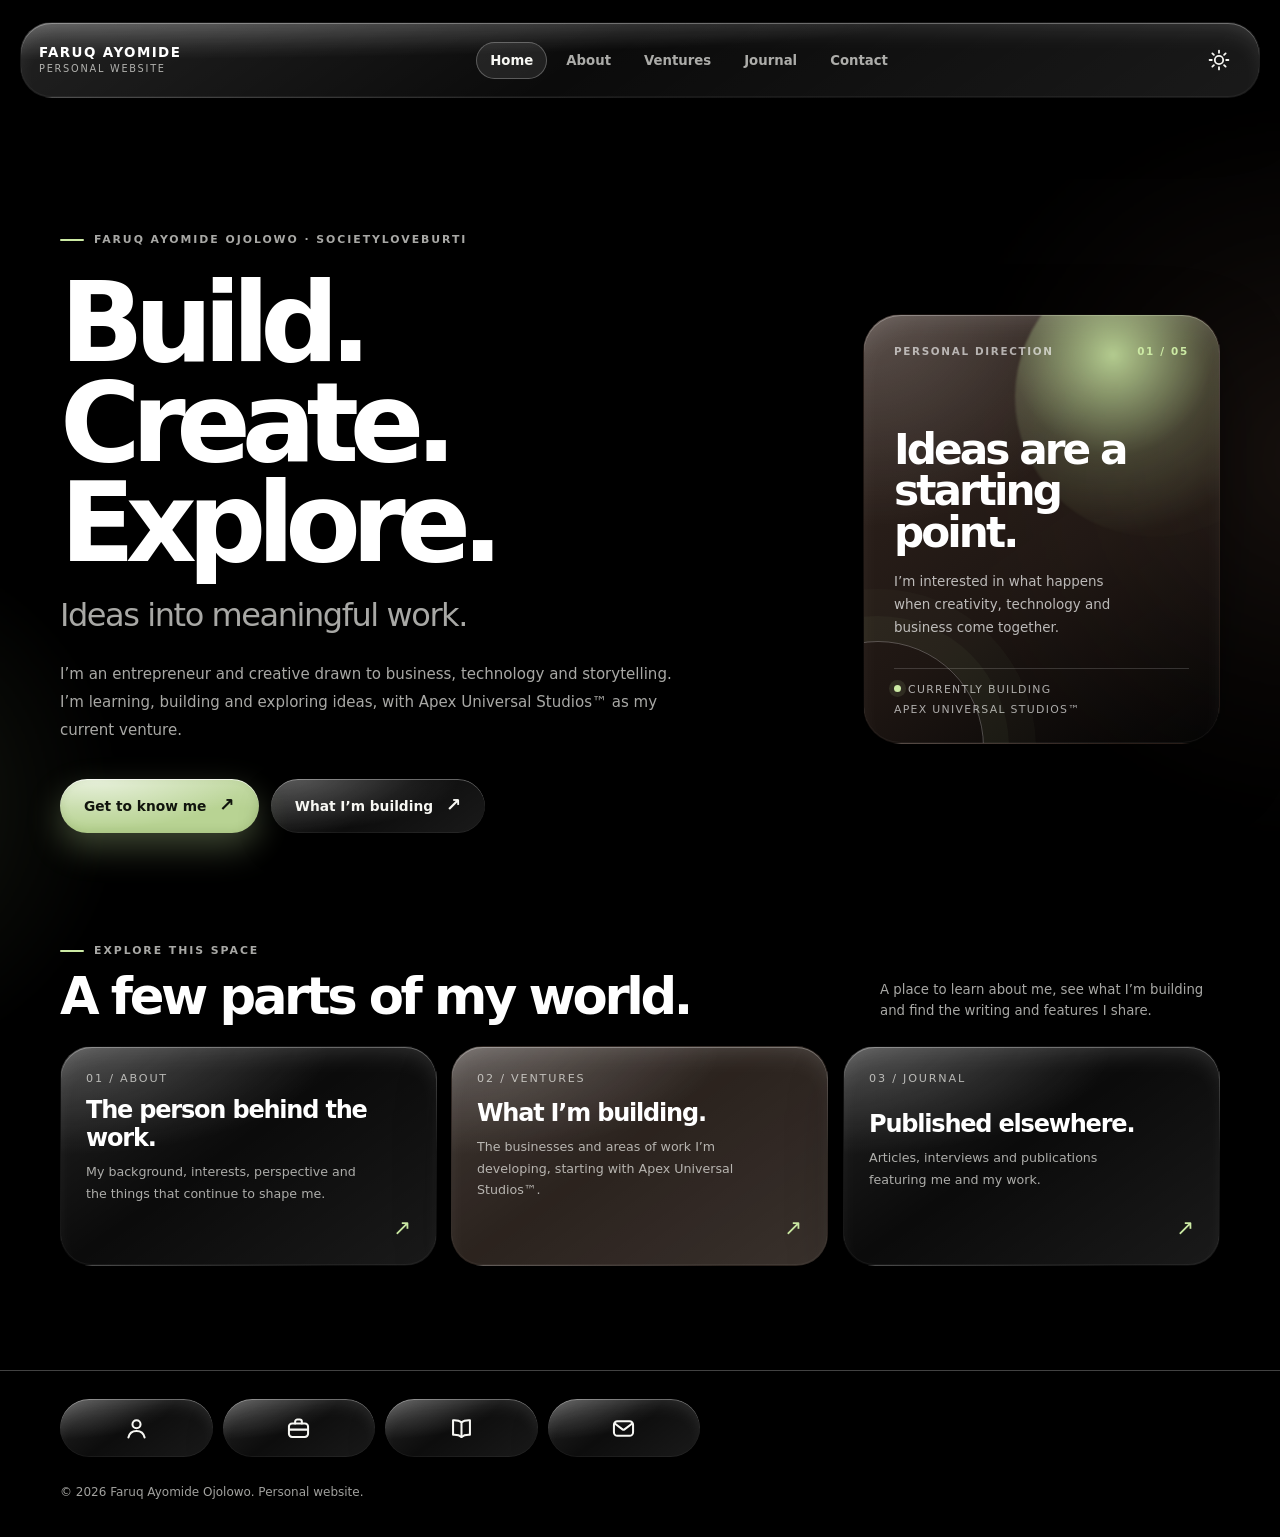
==== commit b4aac780: "Add files via upload" ====
--- a/index.html
+++ b/index.html
@@ -1804,7 +1804,7 @@
     }
     /* home page: four equal cards side by side (the Home card itself is tucked away) */
     #site-root .site-footer[data-page="home"] .footer-card:not([data-route="home"]) {
-      flex: 1 1 0; max-width: none; height: calc(var(--fc) + 12px); border-radius: 26px;
+      flex: 1 1 0; max-width: none; height: var(--fc); border-radius: 999px;
     }
     #site-root .site-footer[data-page="home"] .footer-card[data-route="home"] {
       flex: 0 0 0; max-width: 0; min-width: 0; margin-right: -10px; opacity: 0 !important; visibility: hidden; pointer-events: none;
@@ -1813,8 +1813,7 @@
     /* pop-up entrance + dynamic reshaping between pages */
     #site-root .site-footer.is-in .footer-card {
       opacity: 1; transform: none;
-      animation: footerPop 860ms cubic-bezier(.22,.9,.3,1) backwards;
-      animation-delay: calc(var(--i) * 85ms);
+      animation: footerPop 760ms cubic-bezier(.22,.9,.3,1) backwards; /* every card at the same moment */
       transition:
         flex 640ms cubic-bezier(.34,1.35,.5,1), max-width 640ms cubic-bezier(.34,1.35,.5,1),
         height 520ms cubic-bezier(.34,1.35,.5,1), border-radius 520ms ease, margin 640ms ease,
@@ -1853,6 +1852,54 @@
       #site-root .footer-card { opacity: 1 !important; transform: none !important; animation: none !important; transition: none !important; }
       #site-root .site-footer[data-page="home"] .footer-card[data-route="home"] { opacity: 0 !important; }
     }
+
+    /* Cards that lead to their own pages (journal.html, gallery.html) */
+    a.journal-placeholder { display: block; color: inherit; text-decoration: none; cursor: pointer; }
+    #site-root .gallery-card { margin-top: clamp(22px, 3vw, 34px); }
+    #site-root a.journal-placeholder:focus-visible { outline: 2px solid var(--site-primary); outline-offset: 4px; }
+
+    /* Glass items nested inside a glass card (social links, stage note): they must NOT use their own
+       backdrop-filter. iOS Safari paints a backdrop blur inside another backdrop blur as solid white. */
+    #site-root .social-link, #site-root .stage-note {
+      -webkit-backdrop-filter: none !important;
+      backdrop-filter: none !important;
+      background-color: rgba(255,255,255,0.065);
+      background-image:
+        radial-gradient(130% 120% at 0% 0%, rgba(255,255,255,0.13), rgba(255,255,255,0) 58%),
+        linear-gradient(145deg, rgba(255,255,255,0.08), rgba(255,255,255,0.025));
+      box-shadow:
+        inset 0 1px 0 rgba(255,255,255,0.22),
+        inset 0 -1px 0 rgba(255,255,255,0.04),
+        0 10px 26px rgba(0,0,0,0.24);
+    }
+    #site-root .stage-note { background-color: rgba(204,234,164,0.09); }
+    #site-root .social-link:hover, #site-root .stage-note:hover {
+      background-color: rgba(255,255,255,0.09);
+      box-shadow:
+        inset 0 1px 0 rgba(255,255,255,0.30),
+        inset 0 -1px 0 rgba(255,255,255,0.06),
+        0 14px 30px rgba(0,0,0,0.28);
+    }
+    #site-root .stage-note:hover { background-color: rgba(204,234,164,0.13); }
+    #site-root[data-theme="light"] .social-link, #site-root[data-theme="light"] .stage-note {
+      background-color: rgba(255,255,255,0.58);
+      background-image:
+        radial-gradient(130% 120% at 0% 0%, rgba(255,255,255,0.9), rgba(255,255,255,0) 58%),
+        linear-gradient(145deg, rgba(255,255,255,0.7), rgba(255,255,255,0.34));
+      box-shadow:
+        inset 0 1px 0 rgba(255,255,255,1),
+        inset 0 -1px 0 rgba(255,255,255,0.5),
+        0 10px 26px rgba(50,60,90,0.13);
+    }
+    #site-root[data-theme="light"] .stage-note { background-color: rgba(204,234,164,0.34); }
+    #site-root[data-theme="light"] .social-link:hover, #site-root[data-theme="light"] .stage-note:hover {
+      background-color: rgba(255,255,255,0.74);
+      box-shadow:
+        inset 0 1px 0 rgba(255,255,255,1),
+        inset 0 -1px 0 rgba(255,255,255,0.6),
+        0 14px 30px rgba(50,60,90,0.17);
+    }
+    #site-root[data-theme="light"] .stage-note:hover { background-color: rgba(204,234,164,0.46); }
 
     /* ------------------------------------------------------------------
        Long-press focus mode (iPhone message-preview style)
@@ -2057,6 +2104,12 @@
                 <article class="small-card"><h3>Creative worlds</h3><p>Art, animation, film, music, design, storytelling and original intellectual property.</p></article>
                 <article class="small-card"><h3>Technology and ideas</h3><p>Software, AI, innovation and the possibilities that emerge when different disciplines meet.</p></article>
               </div>
+              <a class="journal-placeholder gallery-card" href="gallery.html" aria-label="Open my gallery">
+                <div class="journal-mark" aria-hidden="true">↗</div>
+                <span class="content-label">Visual archive</span>
+                <h2>My Gallery.</h2>
+                <p>This is where I keep my gallery, a growing collection of images, moments and visual work that I want to share in one place and keep adding to over time.</p>
+              </a>
             </section>
           </div>
         </section>
@@ -2116,12 +2169,12 @@
               <p class="page-intro">A collection of published pieces featuring me, my work and the things I’m building.</p>
             </header>
             <section class="content-section">
-              <div class="journal-placeholder">
+              <a class="journal-placeholder" href="journal.html" aria-label="Open the journal: stories and features will live here">
                 <div class="journal-mark" aria-hidden="true">↗</div>
                 <span class="content-label">Published elsewhere</span>
                 <h2>Stories and features will live here.</h2>
                 <p>This is where I’ll share links to articles, interviews and publications about me across different platforms as they are published.</p>
-              </div>
+              </a>
             </section>
           </div>
         </section>
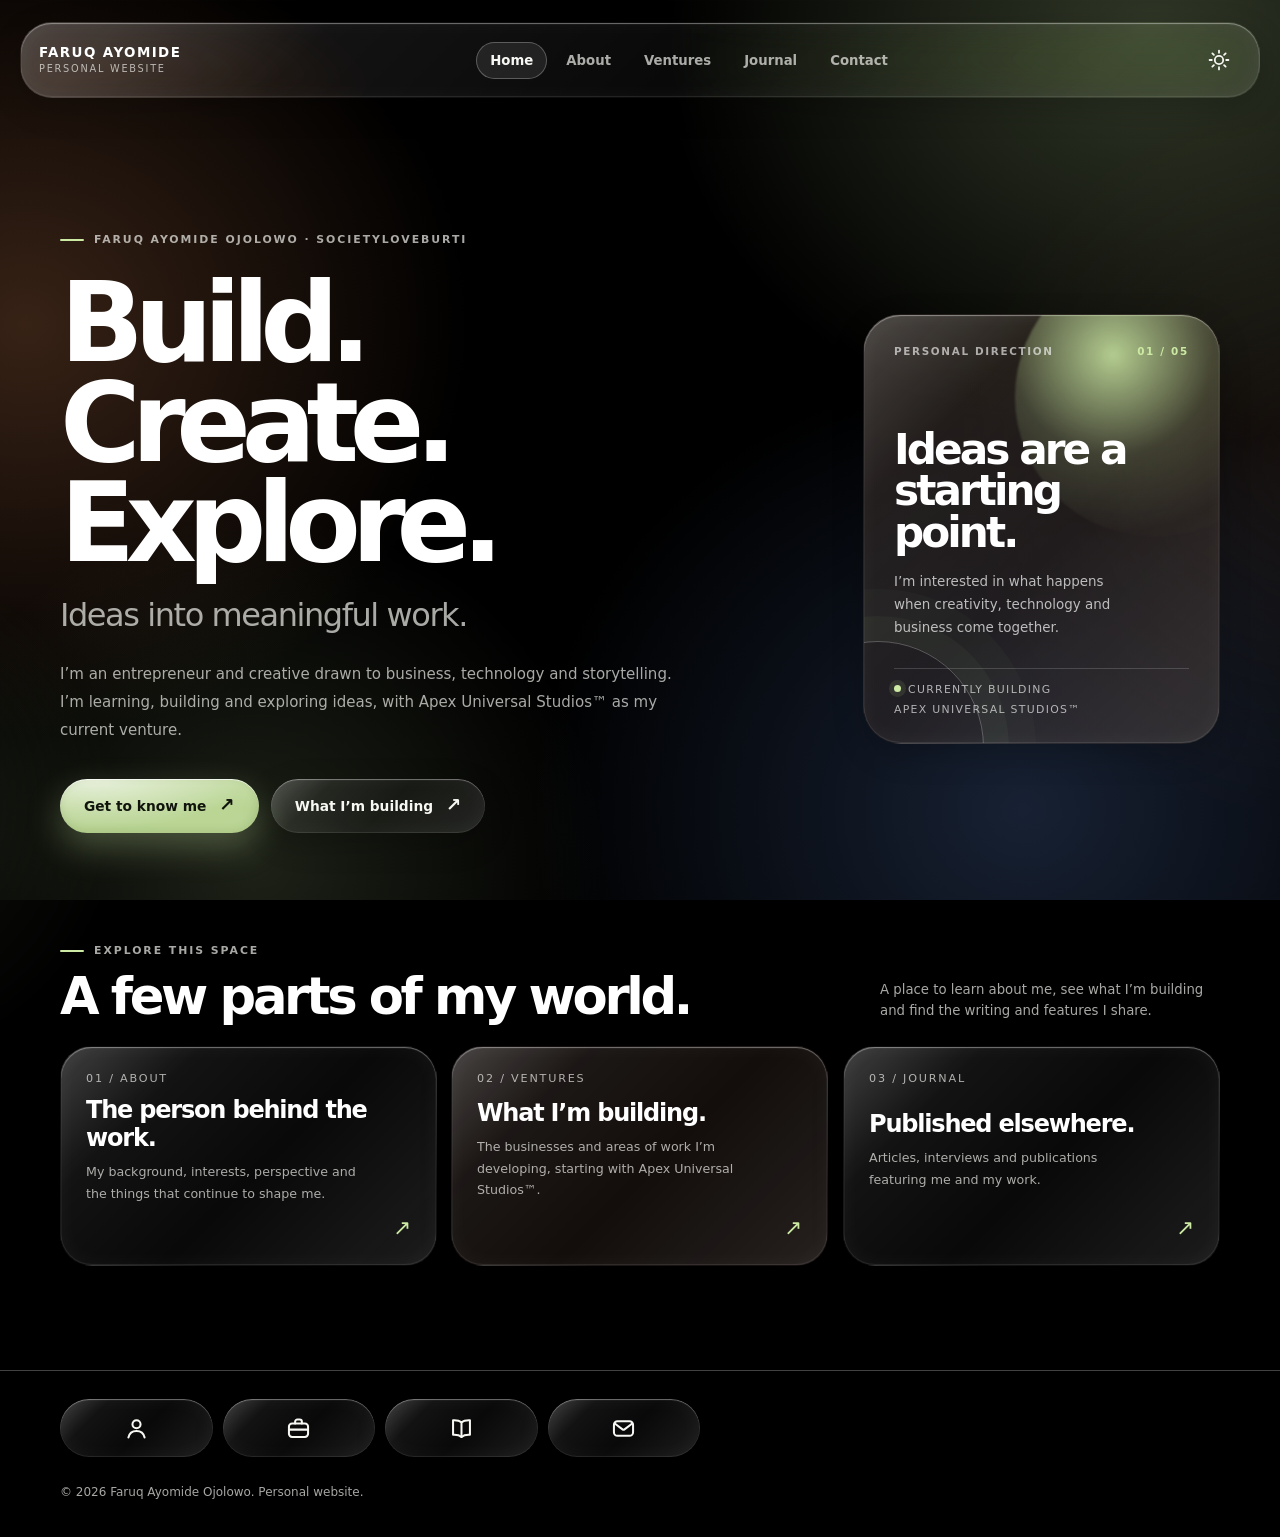
==== commit 2a1a0b9b: "Add files via upload" ====
--- a/index.html
+++ b/index.html
@@ -1901,6 +1901,144 @@
     }
     #site-root[data-theme="light"] .stage-note:hover { background-color: rgba(204,234,164,0.46); }
 
+    /* ==================================================================
+       Liquid Glass v2: extremely transparent, wallpaper-like colour shows through
+       ================================================================== */
+    .ambient {
+      position: fixed; inset: 0; z-index: 0; pointer-events: none;
+      background:
+        radial-gradient(62vmax 52vmax at 90% 4%, rgba(204,234,164,0.24), rgba(204,234,164,0) 62%),
+        radial-gradient(56vmax 52vmax at 2% 36%, rgba(214,132,84,0.26), rgba(214,132,84,0) 62%),
+        radial-gradient(62vmax 56vmax at 80% 90%, rgba(96,138,214,0.24), rgba(96,138,214,0) 62%),
+        radial-gradient(44vmax 44vmax at 20% 96%, rgba(204,234,164,0.14), rgba(204,234,164,0) 62%);
+    }
+    #site-root[data-theme="light"] .ambient {
+      background:
+        radial-gradient(62vmax 52vmax at 90% 4%, rgba(190,232,140,0.55), rgba(190,232,140,0) 62%),
+        radial-gradient(56vmax 52vmax at 2% 36%, rgba(255,184,140,0.50), rgba(255,184,140,0) 62%),
+        radial-gradient(62vmax 56vmax at 80% 90%, rgba(150,196,255,0.50), rgba(150,196,255,0) 62%),
+        radial-gradient(44vmax 44vmax at 20% 96%, rgba(214,176,255,0.34), rgba(214,176,255,0) 62%);
+    }
+
+    #site-root .feature-card,
+    #site-root .small-card,
+    #site-root .venture-aside,
+    #site-root .text-panel,
+    #site-root .journal-placeholder,
+    #site-root .contact-card,
+    #site-root .nav-shell {
+      background-color: rgba(255,255,255,0.035);
+      background-image: linear-gradient(135deg, rgba(255,255,255,0.22) 0%, rgba(255,255,255,0.04) 24%, rgba(255,255,255,0) 54%, rgba(255,255,255,0.08) 100%);
+      -webkit-backdrop-filter: blur(16px) saturate(175%) brightness(1.1); backdrop-filter: blur(16px) saturate(175%) brightness(1.1);
+      box-shadow: inset 0 1px 1px rgba(255,255,255,0.40), inset 0 -1px 1px rgba(255,255,255,0.10), inset 0 0 22px rgba(255,255,255,0.045), 0 10px 32px rgba(0,0,0,0.20);
+    }
+    #site-root .hero-panel,
+    #site-root .venture-feature {
+      background-color: color-mix(in srgb, var(--site-secondary) 38%, transparent);
+      background-image: linear-gradient(135deg, rgba(255,255,255,0.22) 0%, rgba(255,255,255,0.04) 24%, rgba(255,255,255,0) 54%, rgba(255,255,255,0.08) 100%);
+      -webkit-backdrop-filter: blur(16px) saturate(175%) brightness(1.1); backdrop-filter: blur(16px) saturate(175%) brightness(1.1);
+      box-shadow: inset 0 1px 1px rgba(255,255,255,0.40), inset 0 -1px 1px rgba(255,255,255,0.10), inset 0 0 22px rgba(255,255,255,0.045), 0 10px 32px rgba(0,0,0,0.20);
+    }
+    #site-root .feature-card:nth-child(2), #site-root .small-card:nth-child(2n) {
+      background-color: color-mix(in srgb, var(--site-secondary) 30%, transparent);
+    }
+    #site-root .feature-card:hover,
+    #site-root .small-card:hover,
+    #site-root .venture-aside:hover,
+    #site-root .text-panel:hover,
+    #site-root .journal-placeholder:hover,
+    #site-root .contact-card:hover,
+    #site-root .nav-shell:hover,
+    #site-root .hero-panel:hover,
+    #site-root .venture-feature:hover { box-shadow: inset 0 1px 1px rgba(255,255,255,0.50), inset 0 -1px 1px rgba(255,255,255,0.14), inset 0 0 26px rgba(255,255,255,0.06), 0 16px 42px rgba(0,0,0,0.26); }
+
+    #site-root[data-theme="light"] .feature-card,
+    #site-root[data-theme="light"] .small-card,
+    #site-root[data-theme="light"] .venture-aside,
+    #site-root[data-theme="light"] .text-panel,
+    #site-root[data-theme="light"] .journal-placeholder,
+    #site-root[data-theme="light"] .contact-card,
+    #site-root[data-theme="light"] .nav-shell {
+      background-color: rgba(255,255,255,0.22);
+      background-image: linear-gradient(135deg, rgba(255,255,255,0.80) 0%, rgba(255,255,255,0.14) 28%, rgba(255,255,255,0) 58%, rgba(255,255,255,0.32) 100%);
+      -webkit-backdrop-filter: blur(16px) saturate(190%) brightness(1.04); backdrop-filter: blur(16px) saturate(190%) brightness(1.04);
+      box-shadow: inset 0 1px 1px rgba(255,255,255,1), inset 0 -1px 1px rgba(255,255,255,0.55), inset 0 0 24px rgba(255,255,255,0.28), 0 12px 34px rgba(60,70,100,0.13);
+    }
+    #site-root[data-theme="light"] .hero-panel,
+    #site-root[data-theme="light"] .venture-feature {
+      background-color: color-mix(in srgb, var(--site-secondary) 8%, rgba(255,255,255,0.18));
+      background-image: linear-gradient(135deg, rgba(255,255,255,0.80) 0%, rgba(255,255,255,0.14) 28%, rgba(255,255,255,0) 58%, rgba(255,255,255,0.32) 100%);
+      -webkit-backdrop-filter: blur(16px) saturate(190%) brightness(1.04); backdrop-filter: blur(16px) saturate(190%) brightness(1.04);
+      box-shadow: inset 0 1px 1px rgba(255,255,255,1), inset 0 -1px 1px rgba(255,255,255,0.55), inset 0 0 24px rgba(255,255,255,0.28), 0 12px 34px rgba(60,70,100,0.13);
+    }
+    #site-root[data-theme="light"] .feature-card:nth-child(2), #site-root[data-theme="light"] .small-card:nth-child(2n) {
+      background-color: color-mix(in srgb, var(--site-secondary) 7%, rgba(255,255,255,0.2));
+    }
+    #site-root[data-theme="light"] .feature-card:hover,
+    #site-root[data-theme="light"] .small-card:hover,
+    #site-root[data-theme="light"] .venture-aside:hover,
+    #site-root[data-theme="light"] .text-panel:hover,
+    #site-root[data-theme="light"] .journal-placeholder:hover,
+    #site-root[data-theme="light"] .contact-card:hover,
+    #site-root[data-theme="light"] .nav-shell:hover,
+    #site-root[data-theme="light"] .hero-panel:hover,
+    #site-root[data-theme="light"] .venture-feature:hover { box-shadow: inset 0 1px 1px rgba(255,255,255,1), inset 0 -1px 1px rgba(255,255,255,0.65), inset 0 0 28px rgba(255,255,255,0.34), 0 18px 44px rgba(60,70,100,0.18); }
+
+    /* footer cards */
+    #site-root .footer-card {
+      background-color: rgba(255,255,255,0.035); background-image: linear-gradient(135deg, rgba(255,255,255,0.22) 0%, rgba(255,255,255,0.04) 24%, rgba(255,255,255,0) 54%, rgba(255,255,255,0.08) 100%); -webkit-backdrop-filter: blur(16px) saturate(175%) brightness(1.1); backdrop-filter: blur(16px) saturate(175%) brightness(1.1); box-shadow: inset 0 1px 1px rgba(255,255,255,0.40), inset 0 -1px 1px rgba(255,255,255,0.10), inset 0 0 22px rgba(255,255,255,0.045), 0 10px 32px rgba(0,0,0,0.20);
+    }
+    #site-root .footer-card.is-current {
+      box-shadow: inset 0 1px 1px rgba(255,255,255,0.46), inset 0 -1px 1px rgba(255,255,255,0.10), inset 0 0 28px color-mix(in srgb, var(--site-primary) 24%, transparent), 0 12px 34px rgba(0,0,0,0.24);
+    }
+    #site-root[data-theme="light"] .footer-card { background-color: rgba(255,255,255,0.22); background-image: linear-gradient(135deg, rgba(255,255,255,0.80) 0%, rgba(255,255,255,0.14) 28%, rgba(255,255,255,0) 58%, rgba(255,255,255,0.32) 100%); -webkit-backdrop-filter: blur(16px) saturate(190%) brightness(1.04); backdrop-filter: blur(16px) saturate(190%) brightness(1.04); box-shadow: inset 0 1px 1px rgba(255,255,255,1), inset 0 -1px 1px rgba(255,255,255,0.55), inset 0 0 24px rgba(255,255,255,0.28), 0 12px 34px rgba(60,70,100,0.13); }
+    #site-root[data-theme="light"] .footer-card.is-current {
+      box-shadow: inset 0 1px 1px rgba(255,255,255,1), inset 0 -1px 1px rgba(255,255,255,0.55), inset 0 0 30px color-mix(in srgb, var(--site-primary) 40%, transparent), 0 12px 34px rgba(60,70,100,0.15);
+    }
+
+    /* secondary button */
+    #site-root .button-secondary { background-color: rgba(255,255,255,0.035); background-image: linear-gradient(135deg, rgba(255,255,255,0.22) 0%, rgba(255,255,255,0.04) 24%, rgba(255,255,255,0) 54%, rgba(255,255,255,0.08) 100%); -webkit-backdrop-filter: blur(16px) saturate(175%) brightness(1.1); backdrop-filter: blur(16px) saturate(175%) brightness(1.1); box-shadow: inset 0 1px 1px rgba(255,255,255,0.40), inset 0 -1px 1px rgba(255,255,255,0.10), inset 0 0 22px rgba(255,255,255,0.045), 0 10px 32px rgba(0,0,0,0.20); }
+    #site-root .button-secondary:hover { box-shadow: inset 0 1px 1px rgba(255,255,255,0.50), inset 0 -1px 1px rgba(255,255,255,0.14), inset 0 0 26px rgba(255,255,255,0.06), 0 16px 42px rgba(0,0,0,0.26); }
+    #site-root[data-theme="light"] .button-secondary { background-color: rgba(255,255,255,0.22); background-image: linear-gradient(135deg, rgba(255,255,255,0.80) 0%, rgba(255,255,255,0.14) 28%, rgba(255,255,255,0) 58%, rgba(255,255,255,0.32) 100%); -webkit-backdrop-filter: blur(16px) saturate(190%) brightness(1.04); backdrop-filter: blur(16px) saturate(190%) brightness(1.04); box-shadow: inset 0 1px 1px rgba(255,255,255,1), inset 0 -1px 1px rgba(255,255,255,0.55), inset 0 0 24px rgba(255,255,255,0.28), 0 12px 34px rgba(60,70,100,0.13); }
+    #site-root[data-theme="light"] .button-secondary:hover { box-shadow: inset 0 1px 1px rgba(255,255,255,1), inset 0 -1px 1px rgba(255,255,255,0.65), inset 0 0 28px rgba(255,255,255,0.34), 0 18px 44px rgba(60,70,100,0.18); }
+
+    /* menu panel and its link cards */
+    #site-root .mobile-nav {
+      background-color: rgba(255,255,255,0.035); background-image: linear-gradient(135deg, rgba(255,255,255,0.22) 0%, rgba(255,255,255,0.04) 24%, rgba(255,255,255,0) 54%, rgba(255,255,255,0.08) 100%);
+      -webkit-backdrop-filter: blur(26px) saturate(180%) brightness(1.08); backdrop-filter: blur(26px) saturate(180%) brightness(1.08);
+      box-shadow: inset 0 1px 1px rgba(255,255,255,0.42), inset 0 -1px 1px rgba(255,255,255,0.10), inset 0 0 26px rgba(255,255,255,0.05), 0 26px 70px rgba(0,0,0,0.38);
+    }
+    #site-root .mobile-nav .nav-link {
+      background-color: rgba(255,255,255,0.04); background-image: linear-gradient(135deg, rgba(255,255,255,0.22) 0%, rgba(255,255,255,0.04) 24%, rgba(255,255,255,0) 54%, rgba(255,255,255,0.08) 100%);
+      box-shadow: inset 0 1px 1px rgba(255,255,255,0.32), inset 0 -1px 1px rgba(255,255,255,0.08), 0 6px 16px rgba(0,0,0,0.14);
+    }
+    #site-root .mobile-nav .nav-link:hover, #site-root .mobile-nav .nav-link[aria-current="page"] {
+      background-color: rgba(255,255,255,0.09); background-image: linear-gradient(135deg, rgba(255,255,255,0.22) 0%, rgba(255,255,255,0.04) 24%, rgba(255,255,255,0) 54%, rgba(255,255,255,0.08) 100%);
+      box-shadow: inset 0 1px 1px rgba(255,255,255,0.46), inset 0 -1px 1px rgba(255,255,255,0.12), 0 8px 20px rgba(0,0,0,0.18);
+    }
+    #site-root .mobile-nav .nav-link[aria-current="page"] {
+      box-shadow: inset 0 1px 1px rgba(255,255,255,0.46), inset 0 0 30px color-mix(in srgb, var(--site-primary) 22%, transparent), 0 8px 20px rgba(0,0,0,0.18);
+    }
+    #site-root[data-theme="light"] .mobile-nav {
+      background-color: rgba(255,255,255,0.20); background-image: linear-gradient(135deg, rgba(255,255,255,0.80) 0%, rgba(255,255,255,0.14) 28%, rgba(255,255,255,0) 58%, rgba(255,255,255,0.32) 100%);
+      box-shadow: inset 0 1px 1px rgba(255,255,255,1), inset 0 -1px 1px rgba(255,255,255,0.55), inset 0 0 28px rgba(255,255,255,0.3), 0 26px 70px rgba(60,70,100,0.22);
+    }
+    #site-root[data-theme="light"] .mobile-nav .nav-link {
+      background-color: rgba(255,255,255,0.30); background-image: linear-gradient(135deg, rgba(255,255,255,0.80) 0%, rgba(255,255,255,0.14) 28%, rgba(255,255,255,0) 58%, rgba(255,255,255,0.32) 100%);
+      box-shadow: inset 0 1px 1px rgba(255,255,255,1), inset 0 -1px 1px rgba(255,255,255,0.5), 0 6px 16px rgba(60,70,100,0.10);
+    }
+    #site-root[data-theme="light"] .mobile-nav .nav-link:hover, #site-root[data-theme="light"] .mobile-nav .nav-link[aria-current="page"] {
+      background-color: rgba(255,255,255,0.5); background-image: linear-gradient(135deg, rgba(255,255,255,0.80) 0%, rgba(255,255,255,0.14) 28%, rgba(255,255,255,0) 58%, rgba(255,255,255,0.32) 100%);
+      box-shadow: inset 0 1px 1px rgba(255,255,255,1), inset 0 -1px 1px rgba(255,255,255,0.6), 0 8px 20px rgba(60,70,100,0.14);
+    }
+    #site-root[data-theme="light"] .mobile-nav .nav-link[aria-current="page"] {
+      box-shadow: inset 0 1px 1px rgba(255,255,255,1), inset 0 0 30px color-mix(in srgb, var(--site-primary) 34%, transparent), 0 8px 20px rgba(60,70,100,0.14);
+    }
+    body.menu-open #site-root .nav-shell {
+      background-image: none; background-color: transparent; box-shadow: none;
+      -webkit-backdrop-filter: none; backdrop-filter: none;
+    }
+
     /* ------------------------------------------------------------------
        Long-press focus mode (iPhone message-preview style)
        The blur lives on a dedicated overlay (.focus-backdrop). The selected
@@ -1991,6 +2129,7 @@
 </head>
 <body>
   <div id="site-root">
+    <div class="ambient" aria-hidden="true"></div>
     <a class="skip-link" href="#main-content">Skip to content</a>
     <div class="site-content">
       <div class="menu-backdrop" id="menu-backdrop" aria-hidden="true"></div>
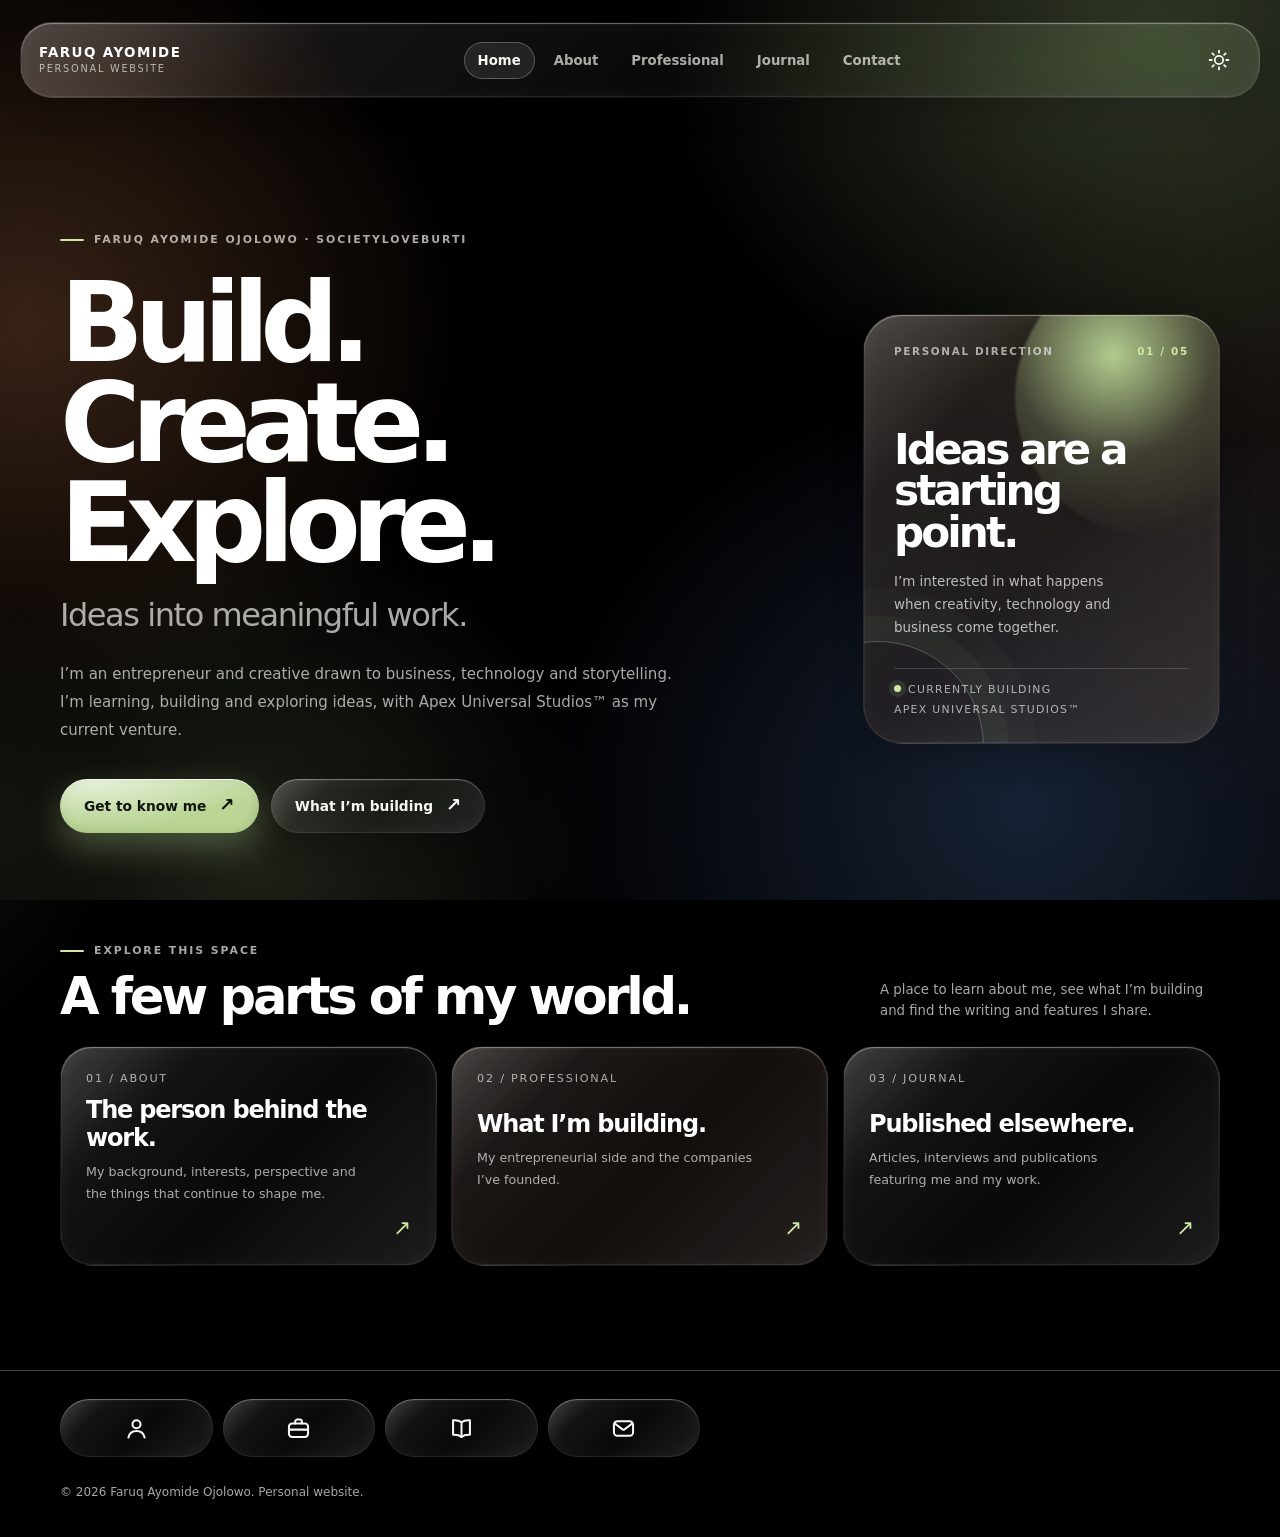
==== commit 047fd9ed: "Add files via upload" ====
--- a/index.html
+++ b/index.html
@@ -2142,7 +2142,7 @@
           <nav class="desktop-nav" aria-label="Main navigation">
             <a class="nav-link" href="#home">Home</a>
             <a class="nav-link" href="#about">About</a>
-            <a class="nav-link" href="#ventures">Ventures</a>
+            <a class="nav-link" href="#ventures">Professional</a>
             <a class="nav-link" href="#journal">Journal</a>
             <a class="nav-link" href="#contact">Contact</a>
           </nav>
@@ -2157,7 +2157,7 @@
           <nav class="mobile-nav" id="mobile-nav" aria-label="Mobile navigation">
             <a class="nav-link" href="#home">Home</a>
             <a class="nav-link" href="#about">About</a>
-            <a class="nav-link" href="#ventures">Ventures</a>
+            <a class="nav-link" href="#ventures">Professional</a>
             <a class="nav-link" href="#journal">Journal</a>
             <a class="nav-link" href="#contact">Contact</a>
           </nav>
@@ -2203,8 +2203,8 @@
                   <span class="feature-arrow" aria-hidden="true">↗</span>
                 </a>
                 <a class="feature-card" href="#ventures">
-                  <span class="feature-number">02 / VENTURES</span>
-                  <div><h3>What I’m building.</h3><p>The businesses and areas of work I’m developing, starting with Apex Universal Studios™.</p></div>
+                  <span class="feature-number">02 / PROFESSIONAL</span>
+                  <div><h3>What I’m building.</h3><p>My entrepreneurial side and the companies I’ve founded.</p></div>
                   <span class="feature-arrow" aria-hidden="true">↗</span>
                 </a>
                 <a class="feature-card" href="#journal">
@@ -2256,46 +2256,21 @@
         <section class="page" id="page-ventures" data-page="ventures" aria-labelledby="ventures-title">
           <div class="shell">
             <header class="page-hero">
-              <span class="eyebrow">Entrepreneurship and ongoing work</span>
-              <h1 id="ventures-title">What I’m building.</h1>
-              <p class="page-intro">My entrepreneurial interests extend across creativity, technology and business. Apex Universal Studios™ is my first company and my current venture.</p>
+              <span class="eyebrow">Entrepreneurship and professional work</span>
+              <h1 id="ventures-title">I build what I imagine.</h1>
+              <p class="page-intro">My entrepreneurial side is where ideas become real. I build companies around original stories, creative work and technology, and I’m learning how business, storytelling and design fit together as I go.</p>
             </header>
             <section class="content-section">
-              <div class="venture-lead">
-                <a class="venture-feature" href="https://apexuniversalstudios0-jpg.github.io/Apex-Universal-Studios/index.html" target="_blank" rel="noopener noreferrer" aria-label="Visit the Apex Universal Studios website">
-                  <div>
-                    <span class="content-label">Current venture</span>
-                    <h2>Apex Universal Studios™</h2>
-                    <p>A diversified entertainment, media and technology company I founded. Its focus is on developing original intellectual property, creative work, stories, characters, fictional worlds, digital products and experiences.</p>
-                  </div>
-                  <span class="eyebrow eyebrow-inverse">First company · Current focus <span aria-hidden="true">↗</span></span>
-                </a>
-                <aside class="venture-aside">
-                  <div>
-                    <strong>One company, distinct areas of work.</strong>
-                    <p>Apex is being developed through specialised divisions, each with its own creative or technological focus.</p>
-                  </div>
-                  <div class="stage-note">The divisions are at different stages of development. They are not all operating at full scale yet.</div>
-                </aside>
+              <div class="text-panel">
+                <span class="content-label">How I build</span>
+                <p>Every company starts as an idea I can’t stop thinking about, and I develop it step by step. My aim is to keep learning, build with intention and create businesses, intellectual property and capabilities that can grow over time.</p>
               </div>
-
-              <div class="division-heading">
-                <span class="eyebrow">Areas of development</span>
-                <h2 class="subheading">Different disciplines. One wider vision.</h2>
-              </div>
-              <div class="division-grid">
-                <article class="small-card division-card"><span class="division-code">01 / ANIMATION</span><h3>Apex Animation Studio™</h3><p>Animation, films, series, short-form content and character-driven stories.</p></article>
-                <article class="small-card division-card"><span class="division-code">02 / PICTURES</span><h3>Apex Pictures™</h3><p>Comics, graphic novels, illustrated storytelling and publishing.</p></article>
-                <article class="small-card division-card"><span class="division-code">03 / MUSIC</span><h3>Apex Music™</h3><p>Music creation, recordings, albums, singles and soundtracks.</p></article>
-                <article class="small-card division-card"><span class="division-code">04 / LABELS</span><h3>Apex Labels™</h3><p>Artist development, music releases and label activities.</p></article>
-                <article class="small-card division-card"><span class="division-code">05 / GAMES</span><h3>Apex Games™</h3><p>Video games, game development and interactive entertainment.</p></article>
-                <article class="small-card division-card"><span class="division-code">06 / SOFTWARE</span><h3>Apex Software™</h3><p>Software development, digital products, creative technology and technology-based solutions.</p></article>
-              </div>
-
-              <div class="text-panel spaced-panel">
-                <span class="content-label">Beyond one venture</span>
-                <p>Apex is my current focus, not the limit of my entrepreneurial interests. I expect to explore other businesses and industries as worthwhile ideas develop. My aim is to keep learning, build with intention and create businesses, intellectual property and capabilities that can grow over time.</p>
-              </div>
+              <a class="journal-placeholder gallery-card" href="companies.html" aria-label="Open my companies">
+                <div class="journal-mark" aria-hidden="true">↗</div>
+                <span class="content-label">Founded by me</span>
+                <h2>My Companies.</h2>
+                <p>This is where every company I’ve founded lives. Each card opens that company’s own website.</p>
+              </a>
             </section>
           </div>
         </section>
@@ -2364,7 +2339,7 @@
             <a class="footer-card" data-route="about" href="#about" aria-label="About" title="About" style="--i:1">
               <svg viewBox="0 0 24 24" fill="none" stroke="currentColor" stroke-width="1.8" stroke-linecap="round" stroke-linejoin="round" aria-hidden="true"><circle cx="12" cy="8.2" r="3.6"/><path d="M4.8 20c.8-3.8 3.7-5.8 7.2-5.8s6.4 2 7.2 5.8"/></svg>
             </a>
-            <a class="footer-card" data-route="ventures" href="#ventures" aria-label="Ventures" title="Ventures" style="--i:2">
+            <a class="footer-card" data-route="ventures" href="#ventures" aria-label="Professional" title="Professional" style="--i:2">
               <svg viewBox="0 0 24 24" fill="none" stroke="currentColor" stroke-width="1.8" stroke-linecap="round" stroke-linejoin="round" aria-hidden="true"><rect x="3.5" y="7.5" width="17" height="12" rx="2.8"/><path d="M9 7.5V6a2 2 0 0 1 2-2h2a2 2 0 0 1 2 2v1.5"/><path d="M3.5 13h17"/></svg>
             </a>
             <a class="footer-card" data-route="journal" href="#journal" aria-label="Journal" title="Journal" style="--i:3">
